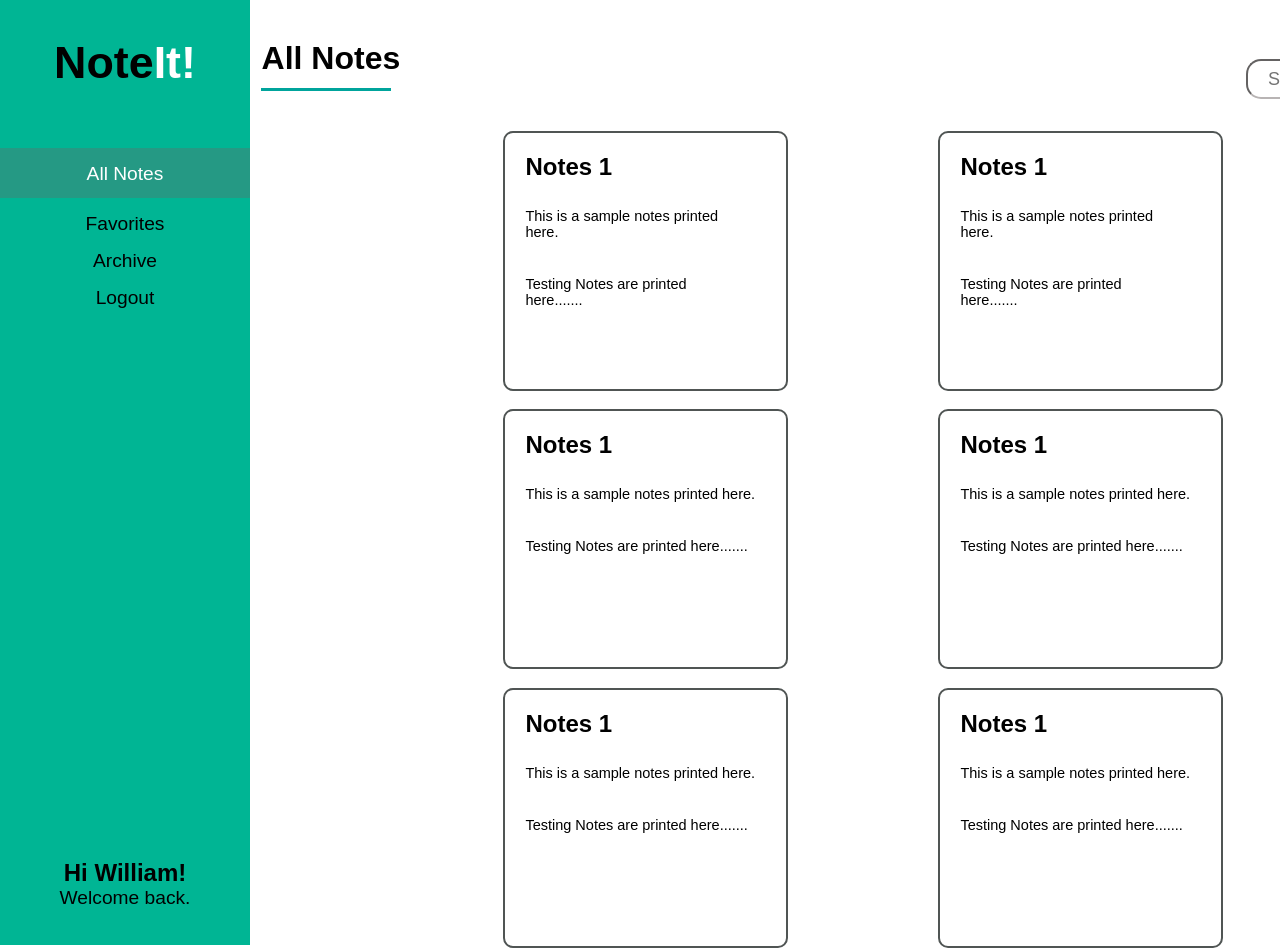
==== notes.html @ 92d468f0 "kapoy na" ====
<!DOCTYPE html>
<html lang="en">
<head>
    <meta charset="UTF-8">
    <meta name="viewport" content="width=device-width, initial-scale=1.0">
    <title>Notes</title>
    <link rel="stylesheet" href="notes.css">
</head>
<body>
       <div class="wrap">
        <div class="main-container">
        
            <div class="settings-container">
                <div class="settings">
                    <h1>Note<span>It!</span></h1>

                    <div class="options">

                        <div class="white">
                            <p>All Notes</p>
                        </div>
                        
                        <p>Favorites</p>
                        <p>Archive</p>
                        <p>Logout</p>
                    </div>

                    <div class="footer">
                        <h2>Hi William!</h2>
                        <p>Welcome back.</p>
                    </div>


                </div>

            </div>

            <div class="header">
                <h1>All Notes</h1>
                <!-- <hr> Horizontal Rule -->
                 <span class="divider"></span>
                <p>Add Notes</p>


               <form>
                <div class="search">
                    <input class="search-input" type="search" placeholder="Search">

                </div>
               </form>

            </div>

            <div class="upper-container">
                <div class="upper-left">
                    <h2>Notes 1</h2>
                    <p>This is a sample notes printed <br>here.</p><br><br>
                    <P>Testing Notes are printed <br>here.......</P>
                </div>

                <div class="upper-middle">
                    <h2>Notes 1</h2>
                    <p>This is a sample notes printed <br> here.</p><br><br>
                    <P>Testing Notes are printed <br>here.......</P>
                </div>

                <div class="upper-right">
                    <h2>Notes 1</h2>
                    <p>This is a sample notes printed <br> here.</p><br><br>
                    <p>Testing Notes are printed <br>here.......</P>
                </div>

            </div>

            <div class="mid-container">

              <div class="mid-left">
               <h2>Notes 1</h2>
               <p>This is a sample notes printed here.</p><br><br>
               <p>Testing Notes are printed here.......</P>
                
              </div>

    
               <div class="mid-middle">
                        <h2>Notes 1</h2>
                        <p>This is a sample notes printed here.</p><br><br>
                        <P>Testing Notes are printed here.......</P>
                    </div>
    
                    <div class="mid-right">
                        <h2>Notes 1</h2>
                        <p>This is a sample notes printed here.</p><br><br>
                        <P>Testing Notes are printed here.......</P>
                    </div>
 
              </div>

            <div class="bottom-container">

                <div class="bottom-left">
                    <h2>Notes 1</h2>
                    <p>This is a sample notes printed here.</p><br><br>
                    <p>Testing Notes are printed here.......</P>
                     
                   </div>
     
         
                    <div class="bottom-middle">
                             <h2>Notes 1</h2>
                             <p>This is a sample notes printed here.</p><br><br>
                             <P>Testing Notes are printed here.......</P>
                         </div>
         
                         <div class="bottom-right">
                             <h2>Notes 1</h2>
                             <p>This is a sample notes printed here.</p><br><br>
                             <P>Testing Notes are printed here.......</P>
                         </div>

            </div>



           


        </div>
       </div>
   
    
</body>
</html>
---- notes.css ----
*{
    margin: 0;
    padding: 0;
    box-sizing: border-box;
    scroll-behavior: smooth;
}
:root{
    --settings-color: #00b594;
    --search-color: #b8b4b4;
    --line-color: #00a49c;
    --all-notes: #259984;
    --container-color: #505554;

}

.wrapper{
    margin: auto;
    padding: auto;
    width: 1180;
}

body{
    font-family: Arial, Helvetica, sans-serif;
    display: flex;
    min-height: 75vh;
    
}


span{
    color: white;
}

.settings h1{
    padding-top: -10px;
    font-weight: 1000px;
    font-size: 280%;
    font-family: Arial, Helvetica, sans-serif; 
}

.settings-container{
    text-align: center;
    justify-content: center;
    align-items: center;
    background-color: var(--settings-color);
    display: flex;
    height: 945px;
    width: 250px;
}

.options{
    padding-top: 45px;
}

.options p{
    margin-top: 15px;
    font-size: 120%;
}

.footer{
    padding-top: 550px;
}

.footer p{
  font-size: 120%;
}

.header{
  margin-top: -905px;
  margin-left: -1170px;
  justify-content: center;
  text-align: center;
}

.header h1{
    padding-top: -20px;
    font-size: 200%;
    padding-left: 70px;
}

.header p{
    padding-left: 2890px;
    margin-top: -45px;
}

.search {
    align-items: center;
    padding-left: 2250px;
    margin-top: -27px; 
}

.search-input {
    font-size: 18px;
    height: 40px;
    width: 350px;
    border-radius: 15px;
    padding-left: 20px;
    border-color: var(--search-color);
}

.divider {
    width: 130px;
    margin-left: 60px;
    height: 3.5px;
    background-color: var(--line-color);
    display: inline-block;
}

.white p{
    color: white;
    background-color: var(--all-notes);
    height: 50px;
    width: 250px;
    text-align: center;
    padding-top: 15px;
    
}

.upper-container{
    flex: row;
    display: flex;
    padding-left: 400px;
    padding-top: 31.5px;
    justify-content: center;
   
}

.upper-container p{
    font-size: 14.5px;
    margin-left: 20px;
    

}

.upper-container h2{
    margin-top: 20px;
    margin-bottom: 27px;
    margin-left: 20px;

}


.mid-container{
    flex: row;
    display: flex;
    padding-left: 400px;
    padding-top: 18.5px;
    justify-content: center;
   
}

.mid-container p{
    font-size: 14.5px;
    margin-left: 20px;
    

}

.mid-container h2{
    margin-top: 20px;
    margin-bottom: 27px;
    margin-left: 20px;

}




.bottom-container{
    flex: row;
    display: flex;
    padding-left: 400px;
    padding-top: 18.5px;
    justify-content: center;
   
}

.bottom-container p{
    font-size: 14.5px;
    margin-left: 20px;
    

}

.bottom-container h2{
    margin-top: 20px;
    margin-bottom: 27px;
    margin-left: 20px;

}


.upper-left{
    border: 2px solid var(--container-color);
    border-radius: 10px;
    border-width: 5%;
    margin-right: 150px;
    width: 285px;
    height: 260px; 
   
    
}

.upper-middle{
    border: 2px solid var(--container-color);
    border-radius: 10px;
    border-width: 5%; 
    margin-right: 150px;
    width: 285px;
    height: 260px; 
 
}

.upper-right{
    border: 2px solid var(--container-color);
    border-radius: 10px;
    border-width: 3.5%;
    width: 285px;
    height: 260px; 
   
}




.mid-left{
    border: 2px solid var(--container-color);
    border-radius: 10px;
    border-width: 5%;
    margin-right: 150px;
    width: 285px;
    height: 260px;  
   
    
}

.mid-middle{
    border: 2px solid var(--container-color);
    border-radius: 10px;
    border-width: 5%; 
    margin-right: 150px;
    width: 285px;
    height: 260px; 
 
}

.mid-right{
    border: 2px solid var(--container-color);
    border-radius: 10px;
    border-width: 3.5%;
    width: 285px;
    height: 260px;  
   
}




.bottom-left{
    border: 2px solid var(--container-color);
    border-radius: 10px;
    border-width: 5%;
    margin-right: 150px;
    width: 285px;
    height: 260px; 
   
    
}

.bottom-middle{
    border: 2px solid var(--container-color);
    border-radius: 10px;
    border-width: 5%; 
    margin-right: 150px;
    width: 285px;
    height: 260px; 
}

.bottom-right{
    border: 2px solid var(--container-color);
    border-radius: 10px;
    border-width: 3.5%;
    width: 285px;
    height: 260px; 
   
}
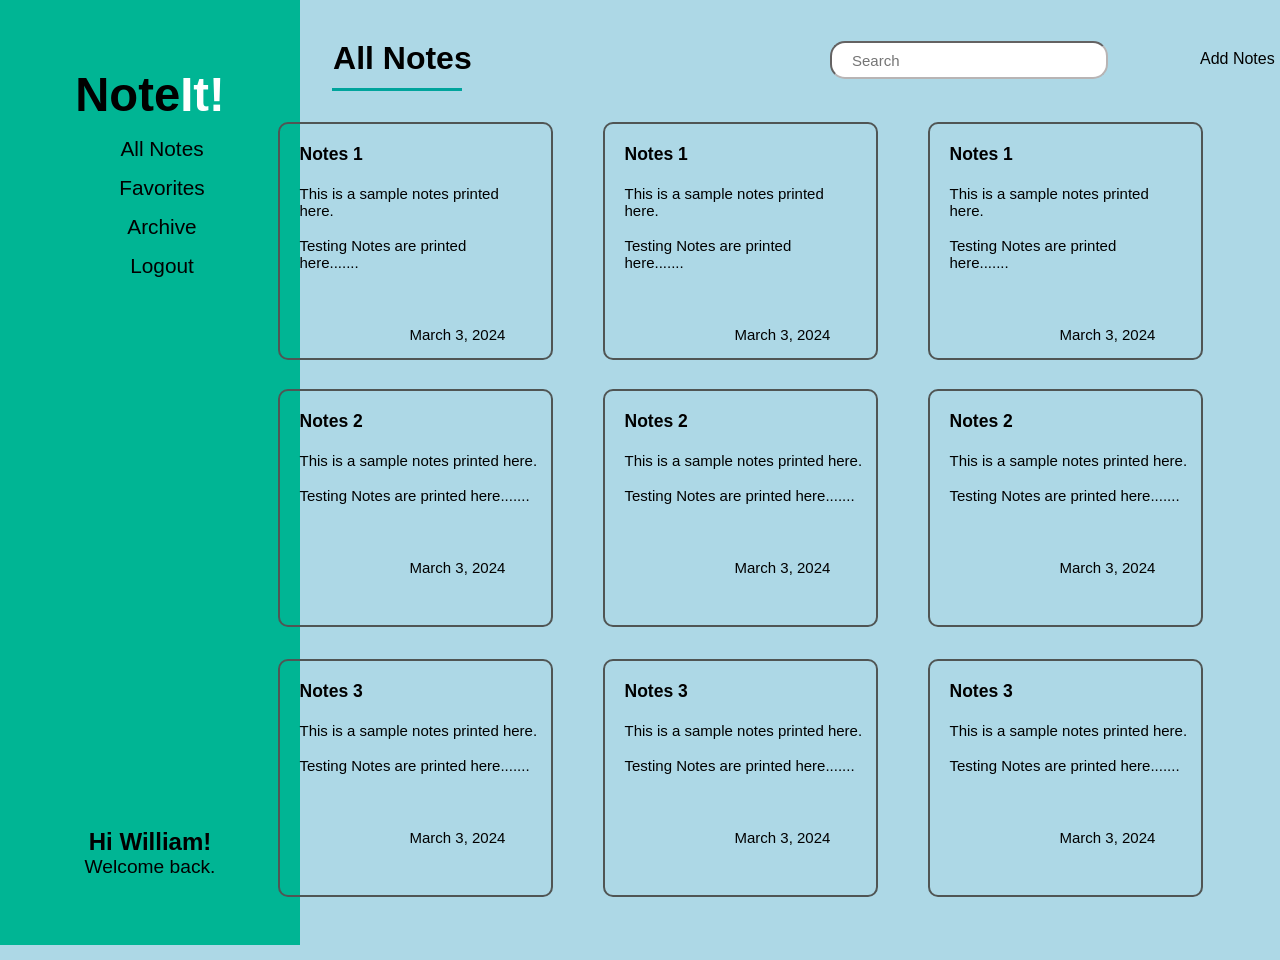
==== commit ab64d082: "palo" ====
--- a/notes.html
+++ b/notes.html
@@ -16,13 +16,11 @@
 
                     <div class="options">
 
-                        <div class="white">
-                            <p>All Notes</p>
-                        </div>
-                        
+                        <p>All Notes</p>
                         <p>Favorites</p>
                         <p>Archive</p>
                         <p>Logout</p>
+                        
                     </div>
 
                     <div class="footer">
@@ -34,6 +32,8 @@
                 </div>
 
             </div>
+
+            <div class="box"> 
 
             <div class="header">
                 <h1>All Notes</h1>
@@ -51,23 +51,39 @@
 
             </div>
 
+            </div>
+
+            <div class="container">
+
             <div class="upper-container">
                 <div class="upper-left">
                     <h2>Notes 1</h2>
-                    <p>This is a sample notes printed <br>here.</p><br><br>
-                    <P>Testing Notes are printed <br>here.......</P>
+                    <p>This is a sample notes printed <br>here.</p><br>
+                    <p>Testing Notes are printed <br>here.......</p>
+
+                    <div class="foot">
+                        <p> March 3, 2024</p>
+                    </div>
                 </div>
 
                 <div class="upper-middle">
                     <h2>Notes 1</h2>
-                    <p>This is a sample notes printed <br> here.</p><br><br>
-                    <P>Testing Notes are printed <br>here.......</P>
+                    <p>This is a sample notes printed <br> here.</p><br>
+                    <p>Testing Notes are printed <br>here.......</p>
+
+                    <div class="foot">
+                        <p> March 3, 2024</p>
+                    </div>
                 </div>
 
                 <div class="upper-right">
                     <h2>Notes 1</h2>
-                    <p>This is a sample notes printed <br> here.</p><br><br>
-                    <p>Testing Notes are printed <br>here.......</P>
+                    <p>This is a sample notes printed <br> here.</p><br>
+                    <p>Testing Notes are printed <br>here.......</p>
+
+                    <div class="foot">
+                        <p> March 3, 2024</p>
+                    </div>
                 </div>
 
             </div>
@@ -75,23 +91,35 @@
             <div class="mid-container">
 
               <div class="mid-left">
-               <h2>Notes 1</h2>
-               <p>This is a sample notes printed here.</p><br><br>
-               <p>Testing Notes are printed here.......</P>
+               <h2>Notes 2</h2>
+               <p>This is a sample notes printed here.</p><br>
+               <p>Testing Notes are printed here.......</p>
+
+               <div class="foot">
+                <p> March 3, 2024</p>
+            </div>
                 
               </div>
 
     
                <div class="mid-middle">
-                        <h2>Notes 1</h2>
-                        <p>This is a sample notes printed here.</p><br><br>
-                        <P>Testing Notes are printed here.......</P>
+                        <h2>Notes 2</h2>
+                        <p>This is a sample notes printed here.</p><br>
+                        <p>Testing Notes are printed here.......</p>
+
+                        <div class="foot">
+                            <p> March 3, 2024</p>
+                        </div>
                     </div>
     
                     <div class="mid-right">
-                        <h2>Notes 1</h2>
-                        <p>This is a sample notes printed here.</p><br><br>
-                        <P>Testing Notes are printed here.......</P>
+                        <h2>Notes 2</h2>
+                        <p>This is a sample notes printed here.</p><br>
+                        <p>Testing Notes are printed here.......</p>
+
+                        <div class="foot">
+                            <p> March 3, 2024</p>
+                        </div>
                     </div>
  
               </div>
@@ -99,26 +127,40 @@
             <div class="bottom-container">
 
                 <div class="bottom-left">
-                    <h2>Notes 1</h2>
-                    <p>This is a sample notes printed here.</p><br><br>
-                    <p>Testing Notes are printed here.......</P>
+                    <h2>Notes 3</h2>
+                    <p>This is a sample notes printed here.</p><br>
+                    <p>Testing Notes are printed here.......</p>
+
+                    <div class="foot">
+                        <p> March 3, 2024</p>
+                    </div>
                      
                    </div>
      
          
-                    <div class="bottom-middle">
-                             <h2>Notes 1</h2>
-                             <p>This is a sample notes printed here.</p><br><br>
-                             <P>Testing Notes are printed here.......</P>
+                  <div class="bottom-middle">
+                             <h2>Notes 3</h2>
+                             <p>This is a sample notes printed here.</p><br>
+                             <p>Testing Notes are printed here.......</p>
+
+                             <div class="foot">
+                                <p> March 3, 2024</p>
+                            </div>
                          </div>
          
-                         <div class="bottom-right">
-                             <h2>Notes 1</h2>
-                             <p>This is a sample notes printed here.</p><br><br>
-                             <P>Testing Notes are printed here.......</P>
+                    <div class="bottom-right">
+                             <h2>Notes 3</h2>
+                             <p>This is a sample notes printed here.</p><br>
+                             <p>Testing Notes are printed here.......</p>
+
+                             <div class="foot">
+                                <p> March 3, 2024</p>
+                            </div>
                          </div>
 
             </div>
+
+        </div>
 
 
 
--- a/notes.css
+++ b/notes.css
@@ -8,33 +8,38 @@
     --settings-color: #00b594;
     --search-color: #b8b4b4;
     --line-color: #00a49c;
-    --all-notes: #259984;
+    --options-color: #259984;
     --container-color: #505554;
 
 }
 
-.wrapper{
-    margin: auto;
-    padding: auto;
-    width: 1180;
+
+.wrap{
+    background-color: lightblue;
+    width: 1550px;
 }
 
 body{
     font-family: Arial, Helvetica, sans-serif;
     display: flex;
     min-height: 75vh;
-    
-}
-
+}
+
+.container{
+    padding-top: 15px;
+    display: flex;
+    justify-content: center;
+}
 
 span{
     color: white;
 }
 
+
 .settings h1{
-    padding-top: -10px;
+    padding-top: -25px;
     font-weight: 1000px;
-    font-size: 280%;
+    font-size: 295%;
     font-family: Arial, Helvetica, sans-serif; 
 }
 
@@ -45,17 +50,31 @@
     background-color: var(--settings-color);
     display: flex;
     height: 945px;
-    width: 250px;
-}
-
-.options{
-    padding-top: 45px;
+    width: 300px;
+}
+
+.foot p{
+    padding-top: 55px;
+    padding-left: 110px;
+}
+.options p{
+    font-size: 1.1rem;
+    margin-left: 1.5rem;
+    font-weight: 200;
+    transition: 0.3 ease;
+}
+
+.options p:hover{
+   border-bottom: 3px solid var(--hover-color);
+    color: var(--hover-color);
 }
 
 .options p{
     margin-top: 15px;
-    font-size: 120%;
-}
+    font-size: 130%;
+}
+
+
 
 .footer{
     padding-top: 550px;
@@ -63,6 +82,10 @@
 
 .footer p{
   font-size: 120%;
+}
+
+.box{
+    display: flex;
 }
 
 .header{
@@ -75,24 +98,25 @@
 .header h1{
     padding-top: -20px;
     font-size: 200%;
-    padding-left: 70px;
+    padding-left: 700px;
 }
 
 .header p{
-    padding-left: 2890px;
+    margin-left: 2370px;
     margin-top: -45px;
 }
 
 .search {
     align-items: center;
-    padding-left: 2250px;
+    padding-left: 2000px;
     margin-top: -27px; 
+    display: flex;
 }
 
 .search-input {
-    font-size: 18px;
-    height: 40px;
-    width: 350px;
+    font-size: 15px;
+    height: 38px;
+    width: 278px;
     border-radius: 15px;
     padding-left: 20px;
     border-color: var(--search-color);
@@ -100,42 +124,39 @@
 
 .divider {
     width: 130px;
-    margin-left: 60px;
+    margin-left: 690px;
     height: 3.5px;
     background-color: var(--line-color);
     display: inline-block;
 }
 
-.white p{
-    color: white;
-    background-color: var(--all-notes);
-    height: 50px;
-    width: 250px;
-    text-align: center;
-    padding-top: 15px;
-    
-}
+    
+
 
 .upper-container{
     flex: row;
     display: flex;
-    padding-left: 400px;
+    margin-left: 200px;
     padding-top: 31.5px;
     justify-content: center;
+    margin-top: -870px;
    
 }
 
 .upper-container p{
-    font-size: 14.5px;
-    margin-left: 20px;
+    font-size: 15.0px;
+    margin-left: 20px;
+    
     
 
 }
 
 .upper-container h2{
     margin-top: 20px;
-    margin-bottom: 27px;
-    margin-left: 20px;
+    margin-bottom: 20px;
+    margin-left: 20px;
+    font-size: 17.5px;
+
 
 }
 
@@ -143,14 +164,16 @@
 .mid-container{
     flex: row;
     display: flex;
-    padding-left: 400px;
+    margin-top: 290px;
+    margin-left: -925px;
     padding-top: 18.5px;
     justify-content: center;
+    margin-top: -590px;
    
 }
 
 .mid-container p{
-    font-size: 14.5px;
+    font-size: 15.0px;
     margin-left: 20px;
     
 
@@ -158,8 +181,9 @@
 
 .mid-container h2{
     margin-top: 20px;
-    margin-bottom: 27px;
-    margin-left: 20px;
+    margin-bottom: 20px;
+    margin-left: 20px;
+    font-size: 17.5px;
 
 }
 
@@ -169,14 +193,16 @@
 .bottom-container{
     flex: row;
     display: flex;
-    padding-left: 400px;
+    margin-left: -925px;
     padding-top: 18.5px;
     justify-content: center;
+    margin-top: -320px;
+  
    
 }
 
 .bottom-container p{
-    font-size: 14.5px;
+    font-size: 15.0px;
     margin-left: 20px;
     
 
@@ -184,8 +210,9 @@
 
 .bottom-container h2{
     margin-top: 20px;
-    margin-bottom: 27px;
-    margin-left: 20px;
+    margin-bottom: 20px;
+    margin-left: 20px;
+    font-size: 17.5px;
 
 }
 
@@ -193,97 +220,95 @@
 .upper-left{
     border: 2px solid var(--container-color);
     border-radius: 10px;
+    border-width: 3.5%;
+    margin-right: 50px;
+    width: 275px;
+    height: 238px; 
+   
+    
+}
+
+.upper-middle{
+    border: 2px solid var(--container-color);
+    border-radius: 10px;
+    border-width: 3.5%;
+    margin-right: 50px;
+    width: 275px;
+    height: 238px; 
+ 
+}
+
+.upper-right{
+    border: 2px solid var(--container-color);
+    border-radius: 10px;
+    border-width: 3.5%;
+    width: 275px;
+    height: 238px; 
+   
+}
+
+
+
+
+.mid-left{
+    border: 2px solid var(--container-color);
+    border-radius: 10px;
     border-width: 5%;
-    margin-right: 150px;
-    width: 285px;
-    height: 260px; 
-   
-    
-}
-
-.upper-middle{
+    margin-right: 50px;
+    width: 275px;
+    height: 238px; 
+    
+}
+
+.mid-middle{
     border: 2px solid var(--container-color);
     border-radius: 10px;
     border-width: 5%; 
-    margin-right: 150px;
-    width: 285px;
-    height: 260px; 
- 
-}
-
-.upper-right{
-    border: 2px solid var(--container-color);
-    border-radius: 10px;
-    border-width: 3.5%;
-    width: 285px;
-    height: 260px; 
-   
-}
-
-
-
-
-.mid-left{
+    margin-right: 50px;
+    width: 275px;
+    height: 238px; 
+}
+
+.mid-right{
+    border: 2px solid var(--container-color);
+    border-radius: 10px;
+    border-width: 3.5%;
+    width: 275px;
+    height: 238px;  
+   
+}
+
+
+
+
+.bottom-left{
     border: 2px solid var(--container-color);
     border-radius: 10px;
     border-width: 5%;
-    margin-right: 150px;
-    width: 285px;
-    height: 260px;  
-   
-    
-}
-
-.mid-middle{
+    margin-right: 50px;
+    width: 275px;
+    height: 238px;  
+   
+    
+}
+
+.bottom-middle{
     border: 2px solid var(--container-color);
     border-radius: 10px;
     border-width: 5%; 
-    margin-right: 150px;
-    width: 285px;
-    height: 260px; 
- 
-}
-
-.mid-right{
-    border: 2px solid var(--container-color);
-    border-radius: 10px;
-    border-width: 3.5%;
-    width: 285px;
-    height: 260px;  
-   
-}
-
-
-
-
-.bottom-left{
-    border: 2px solid var(--container-color);
-    border-radius: 10px;
-    border-width: 5%;
-    margin-right: 150px;
-    width: 285px;
-    height: 260px; 
-   
-    
-}
-
-.bottom-middle{
-    border: 2px solid var(--container-color);
-    border-radius: 10px;
-    border-width: 5%; 
-    margin-right: 150px;
-    width: 285px;
-    height: 260px; 
+    margin-right: 50px;
+    width: 275px;
+    height: 238px;
 }
 
 .bottom-right{
     border: 2px solid var(--container-color);
     border-radius: 10px;
     border-width: 3.5%;
-    width: 285px;
-    height: 260px; 
-   
-}
-
-
-
+    width: 275px;
+    height: 238px;   
+   
+}
+
+
+
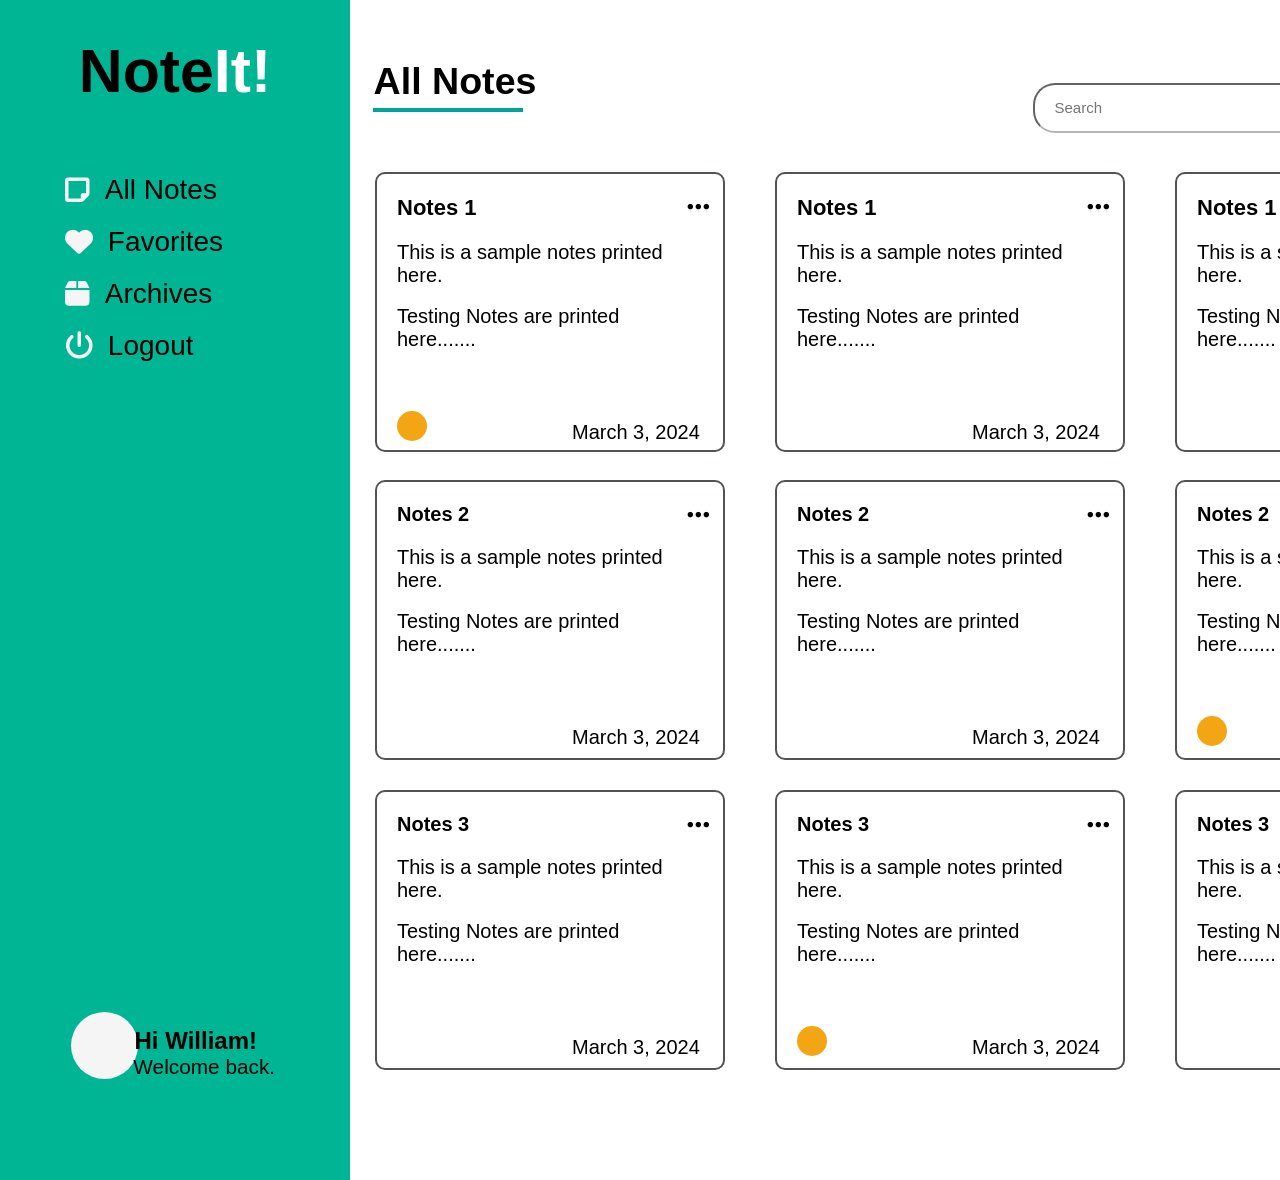
==== commit 2dce5cd6: "dali" ====
--- a/notes.html
+++ b/notes.html
@@ -5,25 +5,48 @@
     <meta name="viewport" content="width=device-width, initial-scale=1.0">
     <title>Notes</title>
     <link rel="stylesheet" href="notes.css">
+
+    <link rel="preconnect" href="https://fonts.googleapis.com">
+
+<link
+      rel="stylesheet"
+      href="https://cdnjs.cloudflare.com/ajax/libs/font-awesome/6.0.0-beta3/css/all.min.css"
+    
+    href="https://unpkg.com/boxicons@2.1.4/css/boxicons.min.css"
+    rel="stylesheet"/>
+    
 </head>
 <body>
-       <div class="wrap">
+
+      
         <div class="main-container">
         
             <div class="settings-container">
                 <div class="settings">
                     <h1>Note<span>It!</span></h1>
-
-                    <div class="options">
-
-                        <p>All Notes</p>
-                        <p>Favorites</p>
-                        <p>Archive</p>
-                        <p>Logout</p>
-                        
-                    </div>
+                        <nav>
+                            <ul>
+                              <li>
+                              <a href="#"><i class="fas fa-sticky-note"></i>All Notes</a>
+                             
+                             </li>
+                                
+                              <li>
+                                <a href="#"><i class="fas fa-heart"></i> Favorites</a>
+                              </li>
+                              <li>
+                                <a href="#"><i class="fas fa-box"></i> Archives</a>
+                              </li>
+                              <li>
+                                <a href="home.html"><i class="fas fa-power-off"></i> Logout</a>
+                              </li>
+                            </ul>
+                          </nav>
+                        <ul>
 
                     <div class="footer">
+
+                        <div class="circle"></div>
                         <h2>Hi William!</h2>
                         <p>Welcome back.</p>
                     </div>
@@ -33,15 +56,16 @@
 
             </div>
 
-            <div class="box"> 
-
+          
+     <div class="box"> 
             <div class="header">
                 <h1>All Notes</h1>
                 <!-- <hr> Horizontal Rule -->
                  <span class="divider"></span>
-                <p>Add Notes</p>
-
-
+                
+                 <div class="plus">
+                    <i class='fas fa-plus' id="plus"> Add Notes</i>
+                 </div>
                <form>
                 <div class="search">
                     <input class="search-input" type="search" placeholder="Search">
@@ -51,22 +75,25 @@
 
             </div>
 
-            </div>
+     </div>
 
             <div class="container">
 
             <div class="upper-container">
                 <div class="upper-left">
+                    <i class="fa-solid fa-ellipsis"></i>
                     <h2>Notes 1</h2>
                     <p>This is a sample notes printed <br>here.</p><br>
                     <p>Testing Notes are printed <br>here.......</p>
 
-                    <div class="foot">
+                    <div class="foot">    
+                    <div class="circle2"></div>
                         <p> March 3, 2024</p>
                     </div>
                 </div>
 
                 <div class="upper-middle">
+                    <i class="fa-solid fa-ellipsis"></i>
                     <h2>Notes 1</h2>
                     <p>This is a sample notes printed <br> here.</p><br>
                     <p>Testing Notes are printed <br>here.......</p>
@@ -77,6 +104,7 @@
                 </div>
 
                 <div class="upper-right">
+                    <i class="fa-solid fa-ellipsis"></i>
                     <h2>Notes 1</h2>
                     <p>This is a sample notes printed <br> here.</p><br>
                     <p>Testing Notes are printed <br>here.......</p>
@@ -91,9 +119,10 @@
             <div class="mid-container">
 
               <div class="mid-left">
+                <i class="fa-solid fa-ellipsis"></i>
                <h2>Notes 2</h2>
-               <p>This is a sample notes printed here.</p><br>
-               <p>Testing Notes are printed here.......</p>
+               <p>This is a sample notes printed <br>here.</p><br>
+               <p>Testing Notes are printed <br>here.......</p>
 
                <div class="foot">
                 <p> March 3, 2024</p>
@@ -103,9 +132,10 @@
 
     
                <div class="mid-middle">
+                <i class="fa-solid fa-ellipsis"></i>
                         <h2>Notes 2</h2>
-                        <p>This is a sample notes printed here.</p><br>
-                        <p>Testing Notes are printed here.......</p>
+                        <p>This is a sample notes printed <br>here.</p><br>
+                        <p>Testing Notes are printed <br>here.......</p>
 
                         <div class="foot">
                             <p> March 3, 2024</p>
@@ -113,11 +143,13 @@
                     </div>
     
                     <div class="mid-right">
+                        <i class="fa-solid fa-ellipsis"></i>
                         <h2>Notes 2</h2>
-                        <p>This is a sample notes printed here.</p><br>
-                        <p>Testing Notes are printed here.......</p>
+                        <p>This is a sample notes printed <br>here.</p><br>
+                        <p>Testing Notes are printed <br>here.......</p>
 
                         <div class="foot">
+                            <div class="circle2"></div>
                             <p> March 3, 2024</p>
                         </div>
                     </div>
@@ -127,9 +159,10 @@
             <div class="bottom-container">
 
                 <div class="bottom-left">
+                    <i class="fa-solid fa-ellipsis"></i>
                     <h2>Notes 3</h2>
-                    <p>This is a sample notes printed here.</p><br>
-                    <p>Testing Notes are printed here.......</p>
+                    <p>This is a sample notes printed <br>here.</p><br>
+                    <p>Testing Notes are printed <br>here.......</p>
 
                     <div class="foot">
                         <p> March 3, 2024</p>
@@ -139,19 +172,22 @@
      
          
                   <div class="bottom-middle">
+                    <i class="fa-solid fa-ellipsis"></i>
                              <h2>Notes 3</h2>
-                             <p>This is a sample notes printed here.</p><br>
-                             <p>Testing Notes are printed here.......</p>
+                             <p>This is a sample notes printed <br>here.</p><br>
+                             <p>Testing Notes are printed <br>here.......</p>
 
                              <div class="foot">
+                                <div class="circle2"></div>
                                 <p> March 3, 2024</p>
                             </div>
                          </div>
          
                     <div class="bottom-right">
+                        <i class="fa-solid fa-ellipsis"></i>
                              <h2>Notes 3</h2>
-                             <p>This is a sample notes printed here.</p><br>
-                             <p>Testing Notes are printed here.......</p>
+                             <p>This is a sample notes printed <br>here.</p><br>
+                             <p>Testing Notes are printed <br>here.......</p>
 
                              <div class="foot">
                                 <p> March 3, 2024</p>
@@ -168,7 +204,7 @@
 
 
         </div>
-       </div>
+    
    
     
 </body>
--- a/notes.css
+++ b/notes.css
@@ -10,78 +10,116 @@
     --line-color: #00a49c;
     --options-color: #259984;
     --container-color: #505554;
-
-}
-
-
-.wrap{
-    background-color: lightblue;
-    width: 1550px;
-}
-
+    --white-color: #ffff;
+    --circle-2: #f3a513;
+}
 body{
-    font-family: Arial, Helvetica, sans-serif;
-    display: flex;
-    min-height: 75vh;
+    font-family: Roboto, sans-serif;
+    display: flex;
 }
 
 .container{
-    padding-top: 15px;
-    display: flex;
+    padding-left: 25px;
+    margin-top: -170px;
     justify-content: center;
-}
+    display: flex;
+    
+}
+
+.foot p{
+ margin-top: 70px;
+ padding-left: 175px; 
+}
+
+.upper-left .foot p{
+ margin-top: -20px;
+ padding-left: 175px;
+}
+
+.mid-right .foot p{
+    margin-top: -20px;
+    padding-left: 175px;
+   }
+
+.bottom-middle .foot p{
+    margin-top: -20px;
+    padding-left: 175px;
+   }
 
 span{
     color: white;
 }
 
-
 .settings h1{
-    padding-top: -25px;
-    font-weight: 1000px;
-    font-size: 295%;
-    font-family: Arial, Helvetica, sans-serif; 
-}
-
+    margin-top: -65px;
+    margin-bottom: 10px;
+    font-size: 380%;
+    font-weight: 850;
+    font-family: Roboto, sans-serif;
+}
 .settings-container{
     text-align: center;
     justify-content: center;
     align-items: center;
     background-color: var(--settings-color);
     display: flex;
-    height: 945px;
-    width: 300px;
-}
-
-.foot p{
-    padding-top: 55px;
-    padding-left: 110px;
-}
-.options p{
-    font-size: 1.1rem;
-    margin-left: 1.5rem;
-    font-weight: 200;
-    transition: 0.3 ease;
-}
-
-.options p:hover{
-   border-bottom: 3px solid var(--hover-color);
-    color: var(--hover-color);
-}
-
-.options p{
-    margin-top: 15px;
-    font-size: 130%;
-}
-
-
+    height: 1180px;
+    width: 350px;
+}
+.settings .circle {
+    width: 50px;
+    height: 50px;
+    background-color: whitesmoke;
+    border-radius: 50%;
+    margin-right: 10px;
+    margin-left: -5px;
+    margin-bottom: -45px;
+  }
+
+.settings nav ul li a {
+    text-decoration: none;
+    color: black;
+    display: flex;
+    align-items: center;
+   
+  }
+
+  .settings nav{
+    padding-top: 38px;
+    padding-left: 15px;
+  }
+  
+
+nav ul{
+    display: table;
+    list-style: none;
+    gap: 150px;
+}
+
+
+ul li{
+    margin-top: 20px;
+    margin-left: -25px;
+    font-size: 28px;
+    
+}
+
+.settings a i{
+        color: whitesmoke;
+        margin-right: 15px;
+        text-decoration: none;     
+}
 
 .footer{
-    padding-top: 550px;
+    padding-top: 650px;
+    padding-left: 41.5px;
 }
 
 .footer p{
-  font-size: 120%;
+  margin-left: 17px;
+  font-size: 130%;
+  text-decoration: bold;
+  font-family: Roboto, sans-serif;
 }
 
 .box{
@@ -89,65 +127,64 @@
 }
 
 .header{
-  margin-top: -905px;
-  margin-left: -1170px;
+  margin-top: -1300px;
+  margin-left: -1110px;
   justify-content: center;
   text-align: center;
 }
 
 .header h1{
-    padding-top: -20px;
-    font-size: 200%;
-    padding-left: 700px;
-}
-
-.header p{
-    margin-left: 2370px;
-    margin-top: -45px;
+    margin-top: 180px;
+    margin-bottom: -15px;
+    font-size: 235%;
+    padding-left: 495px;
+}
+
+
+.divider {
+    margin-top: 20px;
+    width: 150px;
+    margin-left: 480px;
+    height: 3.5px;
+    background-color: var(--line-color);
+    display: inline-block;
+}
+
+.header i{
+    margin-left: 2580px;
+    margin-bottom: 10px;
+    font-size: 27px;
+    display: block;
+    font-family: Roboto, sans-serif;
 }
 
 .search {
     align-items: center;
     padding-left: 2000px;
-    margin-top: -27px; 
-    display: flex;
+    margin-top: -50px; 
+    display: block;
 }
 
 .search-input {
     font-size: 15px;
-    height: 38px;
-    width: 278px;
-    border-radius: 15px;
+    height: 50px;
+    width: 350px;
+    border-radius: 22px;
     padding-left: 20px;
     border-color: var(--search-color);
 }
 
-.divider {
-    width: 130px;
-    margin-left: 690px;
-    height: 3.5px;
-    background-color: var(--line-color);
-    display: inline-block;
-}
-
-    
-
-
 .upper-container{
     flex: row;
     display: flex;
-    margin-left: 200px;
+    margin-left: 350px;
     padding-top: 31.5px;
     justify-content: center;
     margin-top: -870px;
-   
-}
-
+}
 .upper-container p{
-    font-size: 15.0px;
-    margin-left: 20px;
-    
-    
+    font-size: 20px;
+    margin-left: 20px;
 
 }
 
@@ -155,160 +192,250 @@
     margin-top: 20px;
     margin-bottom: 20px;
     margin-left: 20px;
-    font-size: 17.5px;
-
-
-}
-
+    font-size: 22px;
+}
+
+.upper-container .upper-left h2{
+    margin-top: -25px;
+}
+
+
+.upper-container .upper-middle h2{
+    margin-top: -25px;
+}
+
+
+.upper-container .upper-right h2{
+    margin-top: -25px;
+}
+
+.upper-left i{
+    margin-left: 310px;
+    margin-top: 20px;
+    font-size: 25px;
+}
+
+
+.upper-middle i{
+    margin-left: 310px;
+    margin-top: 20px;
+    font-size: 25px;
+}
+
+
+.upper-right i{
+    margin-left: 310px;
+    margin-top: 20px;
+    font-size: 25px;
+}
 
 .mid-container{
     flex: row;
     display: flex;
-    margin-top: 290px;
-    margin-left: -925px;
-    padding-top: 18.5px;
+    margin-left: -1150px;
+    padding-top: 30px;
     justify-content: center;
-    margin-top: -590px;
+    margin-top: -560px;
    
 }
 
+
 .mid-container p{
-    font-size: 15.0px;
-    margin-left: 20px;
-    
-
+    font-size: 20px;
+    margin-left: 20px;
 }
 
 .mid-container h2{
     margin-top: 20px;
     margin-bottom: 20px;
     margin-left: 20px;
-    font-size: 17.5px;
-
-}
-
-
-
-
+    font-size: 20px;
+}
+
+
+.mid-container .mid-left h2{
+    margin-top: -25px;
+}
+
+
+.mid-container .mid-middle h2{
+    margin-top: -25px;
+}
+
+
+.mid-container .mid-right h2{
+    margin-top: -25px;
+}
+
+.mid-left i{
+    margin-left: 310px;
+    margin-top: 20px;
+    font-size: 25px;
+}
+.mid-middle i{
+    margin-left: 310px;
+    margin-top: 20px;
+    font-size: 25px;
+}
+
+
+.mid-right i{
+    margin-left: 310px;
+    margin-top: 20px;
+    font-size: 25px;
+}
 .bottom-container{
     flex: row;
     display: flex;
-    margin-left: -925px;
-    padding-top: 18.5px;
+    margin-left: -1150px;
+    padding-top: 40px;
     justify-content: center;
-    margin-top: -320px;
-  
+    margin-top: -260px;
+}
+
+.bottom-container p{
+    font-size: 20px;
+    margin-left: 20px;
+}
+
+.bottom-container h2{
+    margin-top: 20px;
+    margin-bottom: 20px;
+    margin-left: 20px;
+    font-size: 20px;
+}
+
+
+.bottom-container .bottom-left h2{
+    margin-top: -25px;
+}
+
+
+.bottom-container .bottom-middle h2{
+    margin-top: -25px;
+}
+
+
+.bottom-container .bottom-right h2{
+    margin-top: -25px;
+}
+
+.bottom-left i{
+    margin-left: 310px;
+    margin-top: 20px;
+    font-size: 25px;
+}
+
+
+.bottom-middle i{
+    margin-left: 310px;
+    margin-top: 20px;
+    font-size: 25px;
+}
+
+
+.bottom-right i{
+    margin-left: 310px;
+    margin-top: 20px;
+    font-size: 25px;
+}
+
+.upper-left{
+    border: 2px solid var(--container-color);
+    border-radius: 10px;
+    border-width: 3.5%;
+    margin-right: 50px;
+    width: 350px;
+    height: 280px; 
+}
+.upper-middle{
+    border: 2px solid var(--container-color);
+    border-radius: 10px;
+    border-width: 3.5%;
+    margin-right: 50px;
+    width: 350px;
+    height: 280px; 
+}
+.upper-right{
+    border: 2px solid var(--container-color);
+    border-radius: 10px;
+    border-width: 3.5%;
+    width: 350px;
+    height: 280px; 
+}
+.mid-left{
+    border: 2px solid var(--container-color);
+    border-radius: 10px;
+    border-width: 5%;
+    margin-right: 50px;
+    width: 350px;
+    height: 280px; 
+}
+.mid-middle{
+    border: 2px solid var(--container-color);
+    border-radius: 10px;
+    border-width: 5%; 
+    margin-right: 50px;
+    width: 350px;
+    height: 280px;  
+}
+.mid-right{
+    border: 2px solid var(--container-color);
+    border-radius: 10px;
+    border-width: 3.5%;
+    width: 350px;
+    height: 280px;  
    
 }
-
-.bottom-container p{
-    font-size: 15.0px;
-    margin-left: 20px;
-    
-
-}
-
-.bottom-container h2{
-    margin-top: 20px;
-    margin-bottom: 20px;
-    margin-left: 20px;
-    font-size: 17.5px;
-
-}
-
-
-.upper-left{
+.bottom-left{
+    border: 2px solid var(--container-color);
+    border-radius: 10px;
+    border-width: 5%;
+    margin-right: 50px;
+    width: 350px;
+    height: 280px;  
+}
+.bottom-middle{
+    border: 2px solid var(--container-color);
+    border-radius: 10px;
+    border-width: 5%; 
+    margin-right: 50px;
+    width: 350px;
+    height: 280px; 
+}
+
+.bottom-right{
     border: 2px solid var(--container-color);
     border-radius: 10px;
     border-width: 3.5%;
-    margin-right: 50px;
-    width: 275px;
-    height: 238px; 
+    width: 350px;
+    height: 280px; 
    
-    
-}
-
-.upper-middle{
-    border: 2px solid var(--container-color);
-    border-radius: 10px;
-    border-width: 3.5%;
-    margin-right: 50px;
-    width: 275px;
-    height: 238px; 
- 
-}
-
-.upper-right{
-    border: 2px solid var(--container-color);
-    border-radius: 10px;
-    border-width: 3.5%;
-    width: 275px;
-    height: 238px; 
-   
-}
-
-
-
-
-.mid-left{
-    border: 2px solid var(--container-color);
-    border-radius: 10px;
-    border-width: 5%;
-    margin-right: 50px;
-    width: 275px;
-    height: 238px; 
-    
-}
-
-.mid-middle{
-    border: 2px solid var(--container-color);
-    border-radius: 10px;
-    border-width: 5%; 
-    margin-right: 50px;
-    width: 275px;
-    height: 238px; 
-}
-
-.mid-right{
-    border: 2px solid var(--container-color);
-    border-radius: 10px;
-    border-width: 3.5%;
-    width: 275px;
-    height: 238px;  
-   
-}
-
-
-
-
-.bottom-left{
-    border: 2px solid var(--container-color);
-    border-radius: 10px;
-    border-width: 5%;
-    margin-right: 50px;
-    width: 275px;
-    height: 238px;  
-   
-    
-}
-
-.bottom-middle{
-    border: 2px solid var(--container-color);
-    border-radius: 10px;
-    border-width: 5%; 
-    margin-right: 50px;
-    width: 275px;
-    height: 238px;
-}
-
-.bottom-right{
-    border: 2px solid var(--container-color);
-    border-radius: 10px;
-    border-width: 3.5%;
-    width: 275px;
-    height: 238px;   
-   
-}
-
-
-
+}
+
+.circle{
+    border-radius: 50%;
+    color: var(--white-color);
+}
+
+.footer .circle{
+    margin-left: -45px;
+    margin-bottom: -52px;
+    width: 67px;
+    height: 67px;
+}
+.circle2{
+    display: block;
+    border-radius: 50%;
+    width: 30px;
+    height: 30px;
+   margin-top: 60px;
+   margin-left: 20px;
+   background-color: var(--circle-2);
+}
+
+.plus i{
+    font-size: 22px;
+    margin-top: -37px;
+    margin-left: 2530px;
+}
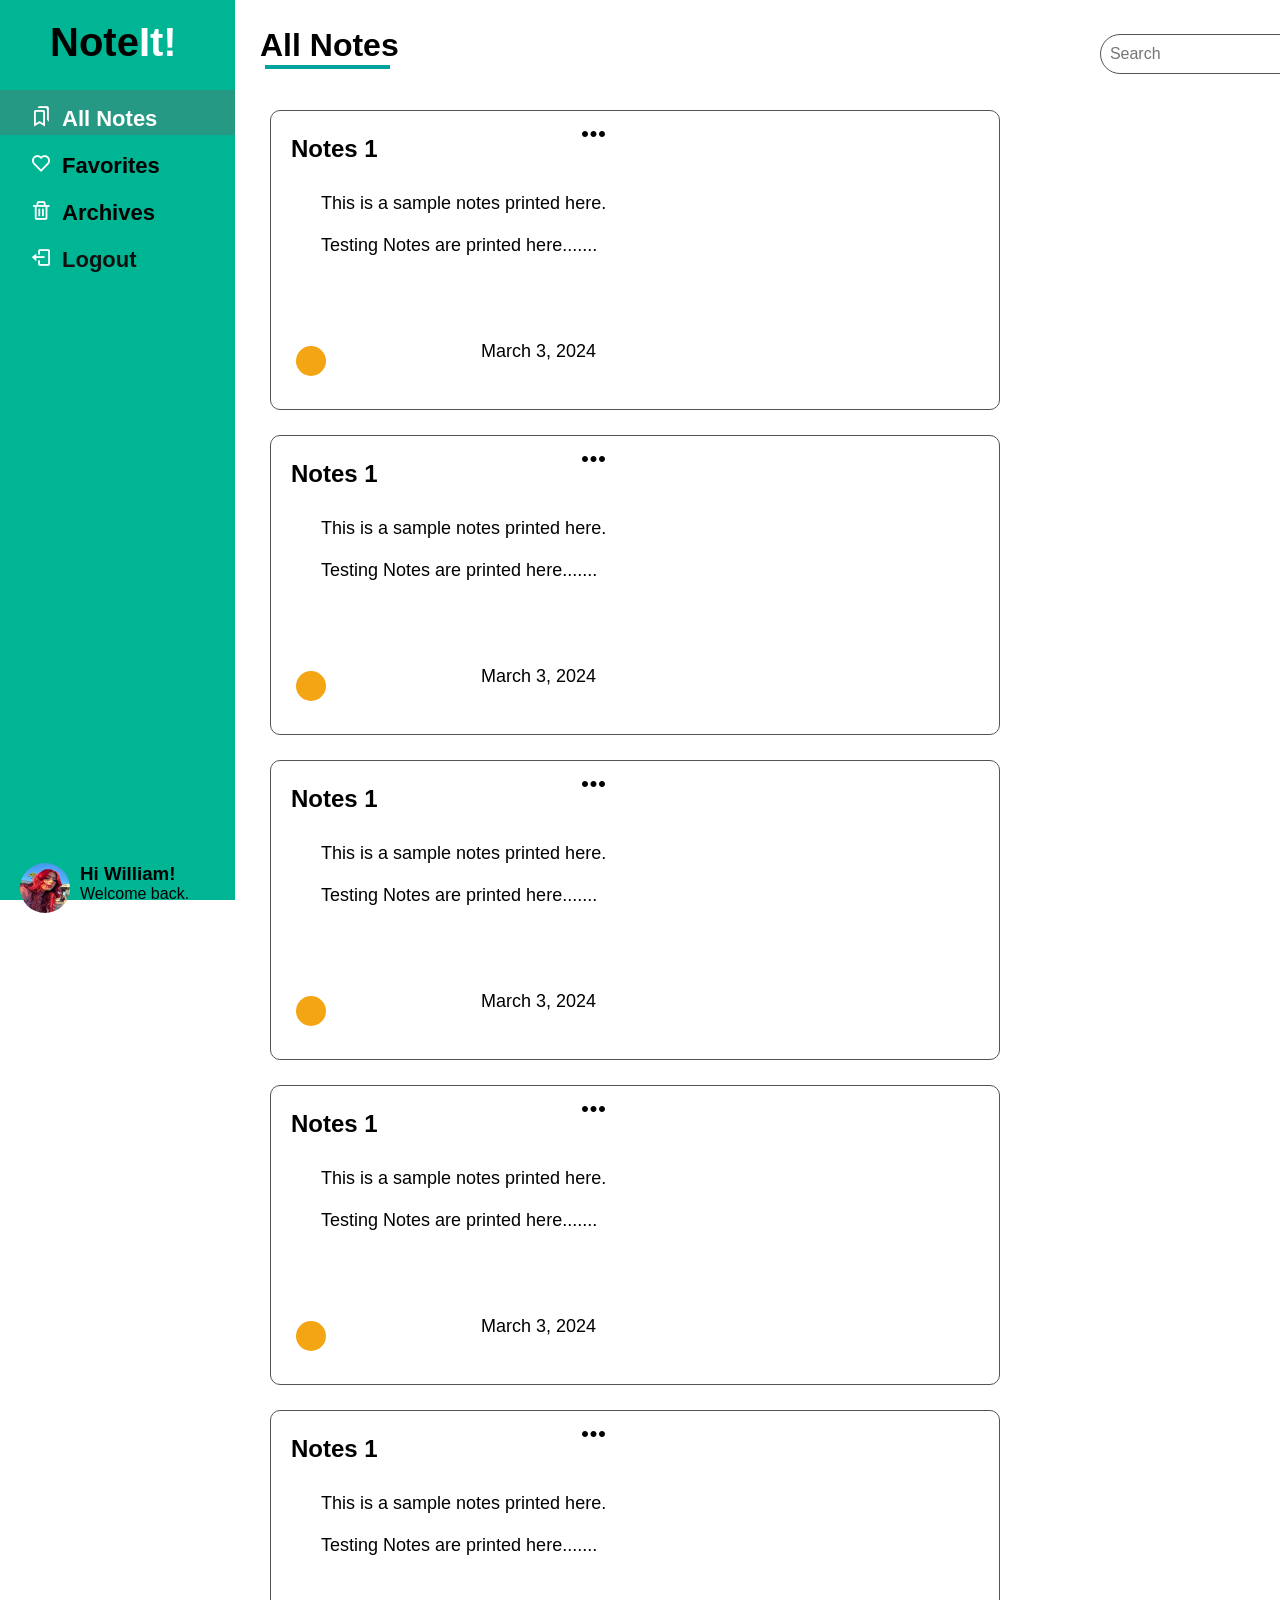
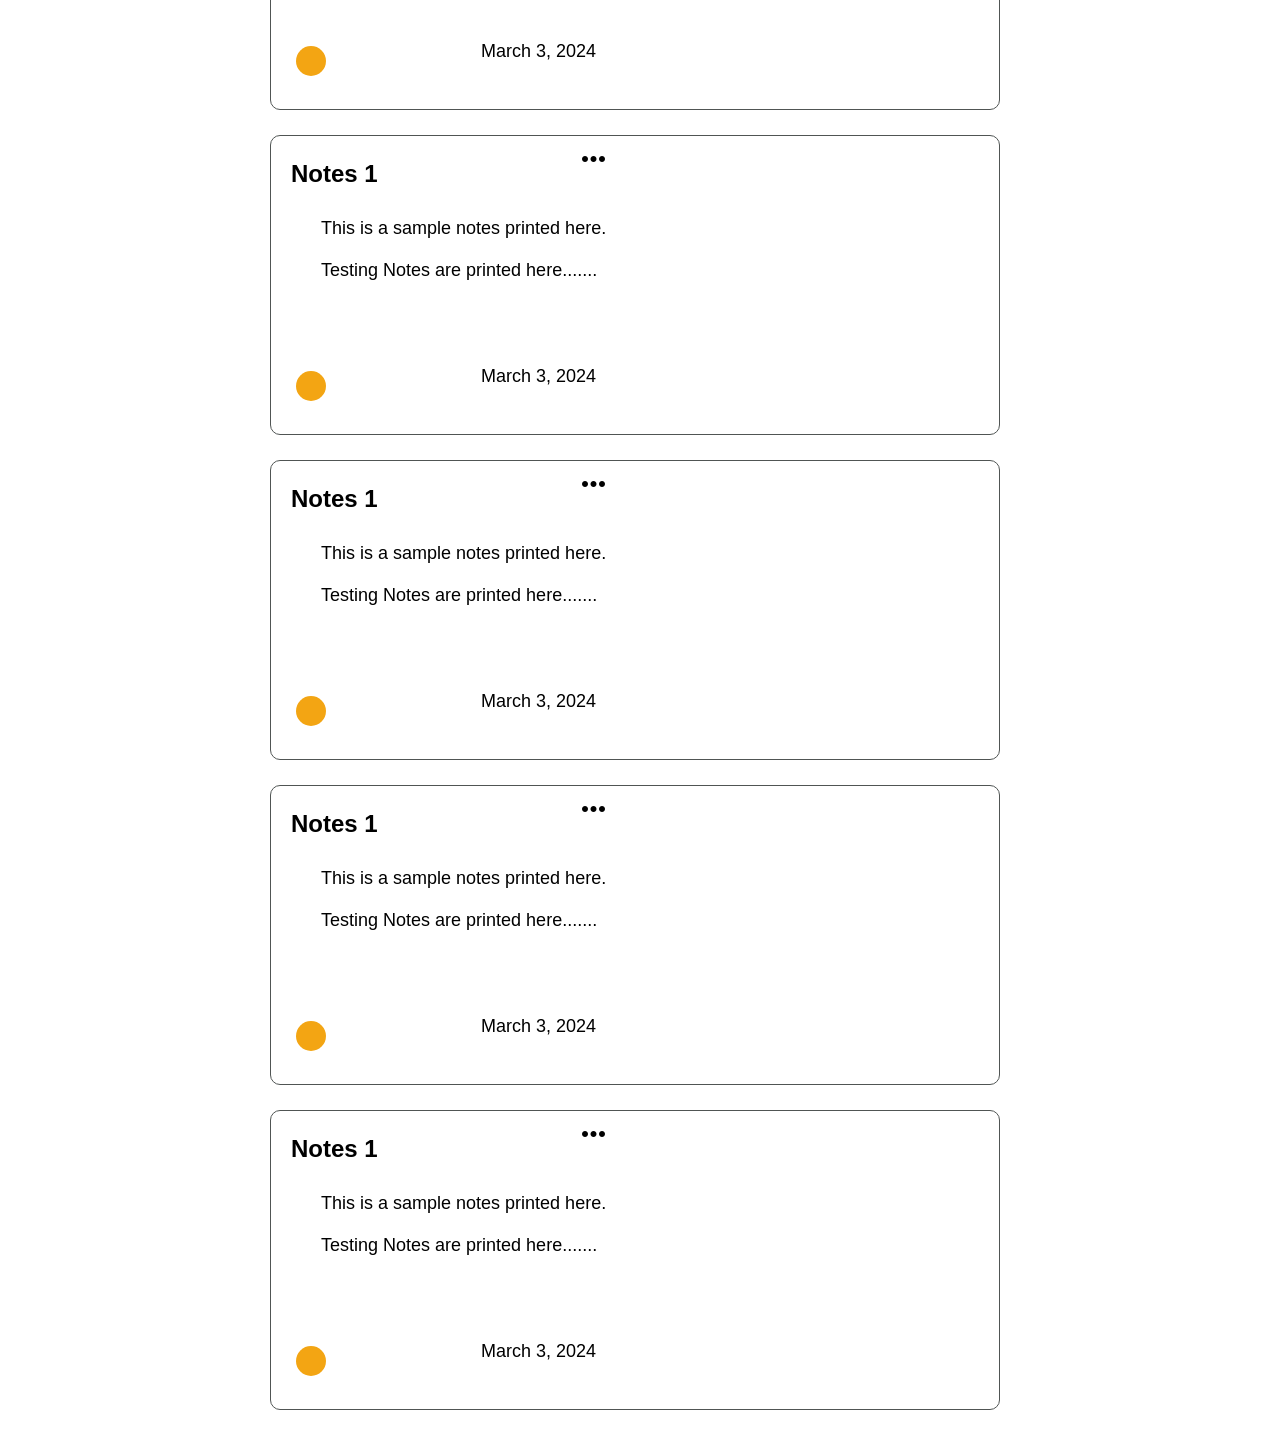
==== commit b667735e: "naay register" ====
--- a/notes.html
+++ b/notes.html
@@ -9,203 +9,167 @@
     <link rel="preconnect" href="https://fonts.googleapis.com">
 
 <link
-      rel="stylesheet"
-      href="https://cdnjs.cloudflare.com/ajax/libs/font-awesome/6.0.0-beta3/css/all.min.css"
-    
     href="https://unpkg.com/boxicons@2.1.4/css/boxicons.min.css"
     rel="stylesheet"/>
     
 </head>
 <body>
 
-      
-        <div class="main-container">
-        
-            <div class="settings-container">
-                <div class="settings">
-                    <h1>Note<span>It!</span></h1>
-                        <nav>
-                            <ul>
-                              <li>
-                              <a href="#"><i class="fas fa-sticky-note"></i>All Notes</a>
-                             
-                             </li>
-                                
-                              <li>
-                                <a href="#"><i class="fas fa-heart"></i> Favorites</a>
-                              </li>
-                              <li>
-                                <a href="#"><i class="fas fa-box"></i> Archives</a>
-                              </li>
-                              <li>
-                                <a href="home.html"><i class="fas fa-power-off"></i> Logout</a>
-                              </li>
-                            </ul>
-                          </nav>
-                        <ul>
+    <header>
+        <h1>All Notes</h1>
+        <div class="line"></div>
+        <div class="search-input">
+          <input type="text" placeholder="  Search" />
+        </div>
+        <img src="img/icons8-plus-40.png" id="plus" />
+        <h2>Add Notes</h2>
+      </header>
+          
 
-                    <div class="footer">
+    <div class="note">
+        <h2>Note<span>It!</span></h2>
+        <div class="bg"></div>
+        <ul>
+          <li><i class="bx bx-bookmarks"></i><span>All Notes</span></li>
+          <li><i class="bx bx-heart"></i>Favorites</li>
+          <li><i class="bx bx-trash"></i>Archives</li>
+          <li>
+            <a href="home.html"><i class="bx bx-log-out"></i>Logout</a>
+          </li>
+        </ul>
+        <div class="user">
+          <img src="img/profile.jpg" id="image2" />
+          <h3>Hi William!</h3>
+          <p>Welcome back.</p>
+        </div>
+      </div>
 
-                        <div class="circle"></div>
-                        <h2>Hi William!</h2>
-                        <p>Welcome back.</p>
-                    </div>
+    <div class="container">
 
-
-                </div>
-
-            </div>
-
-          
-     <div class="box"> 
-            <div class="header">
-                <h1>All Notes</h1>
-                <!-- <hr> Horizontal Rule -->
-                 <span class="divider"></span>
-                
-                 <div class="plus">
-                    <i class='fas fa-plus' id="plus"> Add Notes</i>
-                 </div>
-               <form>
-                <div class="search">
-                    <input class="search-input" type="search" placeholder="Search">
-
-                </div>
-               </form>
-
-            </div>
-
-     </div>
-
-            <div class="container">
+            <div class="note-container">
 
             <div class="upper-container">
-                <div class="upper-left">
-                    <i class="fa-solid fa-ellipsis"></i>
+                   <img src="img/icons8-ellipsis-25.png" id="el" />
                     <h2>Notes 1</h2>
-                    <p>This is a sample notes printed <br>here.</p><br>
-                    <p>Testing Notes are printed <br>here.......</p>
+                    <p>This is a sample notes printed here. <br> <br> Testing Notes are printed
+                        here.......</p>
 
                     <div class="foot">    
                     <div class="circle2"></div>
                         <p> March 3, 2024</p>
                     </div>
-                </div>
 
-                <div class="upper-middle">
-                    <i class="fa-solid fa-ellipsis"></i>
+                    </div>
+
+                    <div class="upper-container">
+                    <img src="img/icons8-ellipsis-25.png" id="el" />
                     <h2>Notes 1</h2>
-                    <p>This is a sample notes printed <br> here.</p><br>
-                    <p>Testing Notes are printed <br>here.......</p>
-
-                    <div class="foot">
-                        <p> March 3, 2024</p>
-                    </div>
-                </div>
-
-                <div class="upper-right">
-                    <i class="fa-solid fa-ellipsis"></i>
-                    <h2>Notes 1</h2>
-                    <p>This is a sample notes printed <br> here.</p><br>
-                    <p>Testing Notes are printed <br>here.......</p>
-
-                    <div class="foot">
-                        <p> March 3, 2024</p>
-                    </div>
-                </div>
-
-            </div>
-
-            <div class="mid-container">
-
-              <div class="mid-left">
-                <i class="fa-solid fa-ellipsis"></i>
-               <h2>Notes 2</h2>
-               <p>This is a sample notes printed <br>here.</p><br>
-               <p>Testing Notes are printed <br>here.......</p>
-
-               <div class="foot">
-                <p> March 3, 2024</p>
-            </div>
-                
-              </div>
-
+                    <p>This is a sample notes printed here. <br> <br> Testing Notes are printed
+                    here.......</p>
     
-               <div class="mid-middle">
-                <i class="fa-solid fa-ellipsis"></i>
-                        <h2>Notes 2</h2>
-                        <p>This is a sample notes printed <br>here.</p><br>
-                        <p>Testing Notes are printed <br>here.......</p>
-
-                        <div class="foot">
-                            <p> March 3, 2024</p>
-                        </div>
+                    <div class="foot">    
+                    <div class="circle2"></div>
+                    <p> March 3, 2024</p>
                     </div>
     
-                    <div class="mid-right">
-                        <i class="fa-solid fa-ellipsis"></i>
-                        <h2>Notes 2</h2>
-                        <p>This is a sample notes printed <br>here.</p><br>
-                        <p>Testing Notes are printed <br>here.......</p>
+                     </div>
 
-                        <div class="foot">
-                            <div class="circle2"></div>
-                            <p> March 3, 2024</p>
-                        </div>
+                    <div class="upper-container">
+                    <img src="img/icons8-ellipsis-25.png" id="el" />
+                    <h2>Notes 1</h2>
+                    <p>This is a sample notes printed here. <br> <br> Testing Notes are printed
+                    here.......</p>
+        
+                    <div class="foot">    
+                    <div class="circle2"></div>
+                    <p> March 3, 2024</p>
+                     </div>
+        
                     </div>
- 
-              </div>
 
-            <div class="bottom-container">
+                    <div class="upper-container">
+                    <img src="img/icons8-ellipsis-25.png" id="el" />
+                    <h2>Notes 1</h2>
+                    <p>This is a sample notes printed here. <br> <br> Testing Notes are printed
+                    here.......</p>
+            
+                    <div class="foot">    
+                    <div class="circle2"></div>
+                    <p> March 3, 2024</p>
+                    </div>
+            
+                    </div>
+              
+                    <div class="upper-container">
+                    <img src="img/icons8-ellipsis-25.png" id="el" />
+                    <h2>Notes 1</h2>
+                    <p>This is a sample notes printed here. <br> <br> Testing Notes are printed
+                    here.......</p>
+                
+                    <div class="foot">    
+                    <div class="circle2"></div>
+                    <p> March 3, 2024</p>
+                    </div>
+                
+                    </div>
 
-                <div class="bottom-left">
-                    <i class="fa-solid fa-ellipsis"></i>
-                    <h2>Notes 3</h2>
-                    <p>This is a sample notes printed <br>here.</p><br>
-                    <p>Testing Notes are printed <br>here.......</p>
+                    <div class="upper-container">
+                    <img src="img/icons8-ellipsis-25.png" id="el" />
+                    <h2>Notes 1</h2>
+                    <p>This is a sample notes printed here. <br> <br> Testing Notes are printed
+                    here.......</p>
+                    
+                    <div class="foot">    
+                    <div class="circle2"></div>
+                    <p> March 3, 2024</p>
+                    </div>
+                    
+                    </div>
 
-                    <div class="foot">
-                        <p> March 3, 2024</p>
+              
+                    <div class="upper-container">
+                    <img src="img/icons8-ellipsis-25.png" id="el" />
+                    <h2>Notes 1</h2>
+                    <p>This is a sample notes printed here. <br> <br> Testing Notes are printed
+                    here.......</p>
+                        
+                    <div class="foot">    
+                    <div class="circle2"></div>
+                    <p> March 3, 2024</p>
                     </div>
-                     
-                   </div>
-     
-         
-                  <div class="bottom-middle">
-                    <i class="fa-solid fa-ellipsis"></i>
-                             <h2>Notes 3</h2>
-                             <p>This is a sample notes printed <br>here.</p><br>
-                             <p>Testing Notes are printed <br>here.......</p>
+                        
+                    </div>
+                 
+                     <div class="upper-container">
+                    <img src="img/icons8-ellipsis-25.png" id="el" />
+                    <h2>Notes 1</h2>
+                    <p>This is a sample notes printed here. <br> <br> Testing Notes are printed
+                    here.......</p>
+                            
+                    <div class="foot">    
+                    <div class="circle2"></div>
+                    <p> March 3, 2024</p>
+                    </div>
+                            
+                    </div>
+                  
+                   <div class="upper-container">
+                     <img src="img/icons8-ellipsis-25.png" id="el" />
+                    <h2>Notes 1</h2>
+                    <p>This is a sample notes printed here. <br> <br> Testing Notes are printed
+                    here.......</p>
+                                
+                    <div class="foot">    
+                    <div class="circle2"></div>
+                    <p> March 3, 2024</p>
+                    </div>
+                                
+     </div>
 
-                             <div class="foot">
-                                <div class="circle2"></div>
-                                <p> March 3, 2024</p>
-                            </div>
-                         </div>
-         
-                    <div class="bottom-right">
-                        <i class="fa-solid fa-ellipsis"></i>
-                             <h2>Notes 3</h2>
-                             <p>This is a sample notes printed <br>here.</p><br>
-                             <p>Testing Notes are printed <br>here.......</p>
+          
 
-                             <div class="foot">
-                                <p> March 3, 2024</p>
-                            </div>
-                         </div>
-
+           </div>
             </div>
-
-        </div>
-
-
-
-           
-
-
-        </div>
-    
-   
     
 </body>
 </html>
--- a/notes.css
+++ b/notes.css
@@ -4,434 +4,233 @@
     box-sizing: border-box;
     scroll-behavior: smooth;
 }
+
 :root{
     --settings-color: #00b594;
-    --search-color: #b8b4b4;
     --line-color: #00a49c;
     --options-color: #259984;
-    --container-color: #505554;
+    --border-color: #505554;
     --white-color: #ffff;
     --circle-2: #f3a513;
-}
+    --logout-color: #111110;
+}
+
 body{
     font-family: Roboto, sans-serif;
-    display: flex;
-}
-
-.container{
-    padding-left: 25px;
-    margin-top: -170px;
-    justify-content: center;
-    display: flex;
-    
-}
-
-.foot p{
- margin-top: 70px;
- padding-left: 175px; 
-}
-
-.upper-left .foot p{
- margin-top: -20px;
- padding-left: 175px;
-}
-
-.mid-right .foot p{
-    margin-top: -20px;
-    padding-left: 175px;
-   }
-
-.bottom-middle .foot p{
-    margin-top: -20px;
-    padding-left: 175px;
-   }
-
-span{
-    color: white;
-}
-
-.settings h1{
-    margin-top: -65px;
+    padding: 0 235px 0 250px;
+    
+}
+
+
+/* .container {
+  width: 100%;
+  height: 100;
+  margin: 0 auto;
+  position: relative;
+  background-color: black;
+} */
+
+
+.note-container{
+  width: 100%;
+  position: relative;
+  display: flex;
+  flex-wrap: wrap;
+  justify-content: flex-start;
+  cursor: pointer;
+    
+}
+
+.note {
+    width: 235px;
+    background-color: var(--settings-color);
+    position: fixed;
+    left: 0;
+    top: 0;
+    bottom: 0;
+    z-index: 1;
+  }
+  
+  ul {
+    display: table;
+    list-style: none;
+    text-decoration: none;
+    font-weight: bolder;
+    font-size: 22px;
     margin-bottom: 10px;
-    font-size: 380%;
-    font-weight: 850;
-    font-family: Roboto, sans-serif;
-}
-.settings-container{
-    text-align: center;
-    justify-content: center;
-    align-items: center;
-    background-color: var(--settings-color);
-    display: flex;
-    height: 1180px;
-    width: 350px;
-}
-.settings .circle {
+  }
+  
+  ul li {
+    margin-top: 15px;
+    margin-left: 30px;
+    margin-right: 5px;
+    margin-bottom: 20px;
+  }
+  
+  a {
+    text-decoration: none;
+    color: var(--logout-color);
+  }
+  
+  .note h2 {
+    padding-top: 20px;
+    padding-left: 50px;
+    padding-bottom: 25px;
+    font-weight: 550px;
+    font-size: 250%;
+  }
+  
+  span {
+    color: var(--white-color);
+  }
+  
+  ul i {
+    margin-right: 10px;
+    color: var(--white-color);
+  }
+  
+  .user {
+    padding-left: 10px;
+    width: 100%;
+    height: 70px;
+    padding-top: 10px;
+    bottom: -550px;
+    position: relative;
+  }
+  
+  h3,
+  p {
+    margin-left: 70px;
+  }
+  
+  #image2 {
     width: 50px;
     height: 50px;
-    background-color: whitesmoke;
     border-radius: 50%;
-    margin-right: 10px;
-    margin-left: -5px;
-    margin-bottom: -45px;
-  }
-
-.settings nav ul li a {
-    text-decoration: none;
-    color: black;
+    position: absolute;
+    margin-left: 10px;
+  }
+  
+  hr {
+    width: 100px;
+    text-align: left;
+    position: absolute;
+  }
+  
+  
+.bg {
+  width: 100%;
+  position: absolute;
+  height: 45px;
+  z-index: -1;
+  background-color: var(--options-color);
+}
+
+.line {
+ background-color: var(--line-color);
+  height: 4px;
+  width: 125px;
+  margin-top: 38px;
+  margin-left: -245px;
+  margin-bottom: 20px;
+  position: fixed;
+}
+
+  header {
+    width: 90vw;
+    height: 60px;
     display: flex;
-    align-items: center;
+    justify-content: space-between;
+    padding-left: 260px;
+    padding-right: 100px;
+    padding-top: 27px;
+    position: relative;
+    margin-bottom: 50px;
+  }
+  
+  header h2 {
+    margin-top: 13px;
+    margin-right: 255px;
+  }
+  
+  header h1 {
+    margin-left: -250px;
+    position: fixed;
+    
+  }
+  
+  .search-input {
+    margin-bottom: 20px;
+    margin-right: 100px;
+    margin-left: -20px;
    
   }
-
-  .settings nav{
-    padding-top: 38px;
-    padding-left: 15px;
-  }
-  
-
-nav ul{
-    display: table;
-    list-style: none;
-    gap: 150px;
-}
-
-
-ul li{
-    margin-top: 20px;
-    margin-left: -25px;
-    font-size: 28px;
-    
-}
-
-.settings a i{
-        color: whitesmoke;
-        margin-right: 15px;
-        text-decoration: none;     
-}
-
-.footer{
-    padding-top: 650px;
-    padding-left: 41.5px;
-}
-
-.footer p{
-  margin-left: 17px;
-  font-size: 130%;
-  text-decoration: bold;
-  font-family: Roboto, sans-serif;
-}
-
-.box{
-    display: flex;
-}
-
-.header{
-  margin-top: -1300px;
-  margin-left: -1110px;
-  justify-content: center;
-  text-align: center;
-}
-
-.header h1{
-    margin-top: 180px;
-    margin-bottom: -15px;
-    font-size: 235%;
-    padding-left: 495px;
-}
-
-
-.divider {
-    margin-top: 20px;
-    width: 150px;
-    margin-left: 480px;
-    height: 3.5px;
-    background-color: var(--line-color);
-    display: inline-block;
-}
-
-.header i{
-    margin-left: 2580px;
-    margin-bottom: 10px;
-    font-size: 27px;
-    display: block;
-    font-family: Roboto, sans-serif;
-}
-
-.search {
-    align-items: center;
-    padding-left: 2000px;
-    margin-top: -50px; 
-    display: block;
-}
-
-.search-input {
-    font-size: 15px;
-    height: 50px;
-    width: 350px;
-    border-radius: 22px;
-    padding-left: 20px;
-    border-color: var(--search-color);
-}
-
-.upper-container{
-    flex: row;
-    display: flex;
-    margin-left: 350px;
-    padding-top: 31.5px;
-    justify-content: center;
-    margin-top: -870px;
-}
-.upper-container p{
-    font-size: 20px;
+  
+  .search-input input {
+    height: 40px;
+    margin-top: 7px;
+    margin-left: 610px;
+    width: 300px;
+    border: 1px solid var(--border-color);
+    border-radius: 30px;
+    font-size: 16px;
+  }
+  
+  #plus {
+    position: absolute;
+    margin-left: 935px;
+    margin-top: 8px;
+  }
+
+  #el {
+    margin-left: 310px;
+    margin-top: 10px;
+  }
+
+
+  .upper-container {
+    /* width: 250px; */
+    flex-grow: 1;
+    background-color: var(--white-color);
+    height: 300px;
+    border-radius: 10px;
+    position: relative;
+    border: 1px solid var(--border-color);
+    margin-right: 45px;
+    margin-bottom: 25px;
     margin-left: 20px;
-
-}
-
-.upper-container h2{
-    margin-top: 20px;
-    margin-bottom: 20px;
+  }
+
+  .upper-container h2 {
     margin-left: 20px;
-    font-size: 22px;
-}
-
-.upper-container .upper-left h2{
-    margin-top: -25px;
-}
-
-
-.upper-container .upper-middle h2{
-    margin-top: -25px;
-}
-
-
-.upper-container .upper-right h2{
-    margin-top: -25px;
-}
-
-.upper-left i{
-    margin-left: 310px;
-    margin-top: 20px;
-    font-size: 25px;
-}
-
-
-.upper-middle i{
-    margin-left: 310px;
-    margin-top: 20px;
-    font-size: 25px;
-}
-
-
-.upper-right i{
-    margin-left: 310px;
-    margin-top: 20px;
-    font-size: 25px;
-}
-
-.mid-container{
-    flex: row;
-    display: flex;
-    margin-left: -1150px;
-    padding-top: 30px;
-    justify-content: center;
-    margin-top: -560px;
-   
-}
-
-
-.mid-container p{
-    font-size: 20px;
-    margin-left: 20px;
-}
-
-.mid-container h2{
-    margin-top: 20px;
-    margin-bottom: 20px;
-    margin-left: 20px;
-    font-size: 20px;
-}
-
-
-.mid-container .mid-left h2{
-    margin-top: -25px;
-}
-
-
-.mid-container .mid-middle h2{
-    margin-top: -25px;
-}
-
-
-.mid-container .mid-right h2{
-    margin-top: -25px;
-}
-
-.mid-left i{
-    margin-left: 310px;
-    margin-top: 20px;
-    font-size: 25px;
-}
-.mid-middle i{
-    margin-left: 310px;
-    margin-top: 20px;
-    font-size: 25px;
-}
-
-
-.mid-right i{
-    margin-left: 310px;
-    margin-top: 20px;
-    font-size: 25px;
-}
-.bottom-container{
-    flex: row;
-    display: flex;
-    margin-left: -1150px;
-    padding-top: 40px;
-    justify-content: center;
-    margin-top: -260px;
-}
-
-.bottom-container p{
-    font-size: 20px;
-    margin-left: 20px;
-}
-
-.bottom-container h2{
-    margin-top: 20px;
-    margin-bottom: 20px;
-    margin-left: 20px;
-    font-size: 20px;
-}
-
-
-.bottom-container .bottom-left h2{
-    margin-top: -25px;
-}
-
-
-.bottom-container .bottom-middle h2{
-    margin-top: -25px;
-}
-
-
-.bottom-container .bottom-right h2{
-    margin-top: -25px;
-}
-
-.bottom-left i{
-    margin-left: 310px;
-    margin-top: 20px;
-    font-size: 25px;
-}
-
-
-.bottom-middle i{
-    margin-left: 310px;
-    margin-top: 20px;
-    font-size: 25px;
-}
-
-
-.bottom-right i{
-    margin-left: 310px;
-    margin-top: 20px;
-    font-size: 25px;
-}
-
-.upper-left{
-    border: 2px solid var(--container-color);
-    border-radius: 10px;
-    border-width: 3.5%;
-    margin-right: 50px;
-    width: 350px;
-    height: 280px; 
-}
-.upper-middle{
-    border: 2px solid var(--container-color);
-    border-radius: 10px;
-    border-width: 3.5%;
-    margin-right: 50px;
-    width: 350px;
-    height: 280px; 
-}
-.upper-right{
-    border: 2px solid var(--container-color);
-    border-radius: 10px;
-    border-width: 3.5%;
-    width: 350px;
-    height: 280px; 
-}
-.mid-left{
-    border: 2px solid var(--container-color);
-    border-radius: 10px;
-    border-width: 5%;
-    margin-right: 50px;
-    width: 350px;
-    height: 280px; 
-}
-.mid-middle{
-    border: 2px solid var(--container-color);
-    border-radius: 10px;
-    border-width: 5%; 
-    margin-right: 50px;
-    width: 350px;
-    height: 280px;  
-}
-.mid-right{
-    border: 2px solid var(--container-color);
-    border-radius: 10px;
-    border-width: 3.5%;
-    width: 350px;
-    height: 280px;  
-   
-}
-.bottom-left{
-    border: 2px solid var(--container-color);
-    border-radius: 10px;
-    border-width: 5%;
-    margin-right: 50px;
-    width: 350px;
-    height: 280px;  
-}
-.bottom-middle{
-    border: 2px solid var(--container-color);
-    border-radius: 10px;
-    border-width: 5%; 
-    margin-right: 50px;
-    width: 350px;
-    height: 280px; 
-}
-
-.bottom-right{
-    border: 2px solid var(--container-color);
-    border-radius: 10px;
-    border-width: 3.5%;
-    width: 350px;
-    height: 280px; 
-   
-}
-
-.circle{
-    border-radius: 50%;
-    color: var(--white-color);
-}
-
-.footer .circle{
-    margin-left: -45px;
-    margin-bottom: -52px;
-    width: 67px;
-    height: 67px;
-}
+    margin-top: -15px;
+    margin-bottom: 15px;
+  }
+
+  .upper-container p{
+  margin-left: 50px;
+  margin-right: 10px;
+  margin-top: 30px;
+  font-size: 18px;
+  
+  }
+
+  .foot p{
+    margin-left: 210px;
+    margin-top: -35px;
+    
+  }
+  
+
 .circle2{
     display: block;
     border-radius: 50%;
     width: 30px;
     height: 30px;
-   margin-top: 60px;
-   margin-left: 20px;
+   margin-top: 90px;
+   margin-left: 25px;
    background-color: var(--circle-2);
+   
 }
 
 .plus i{
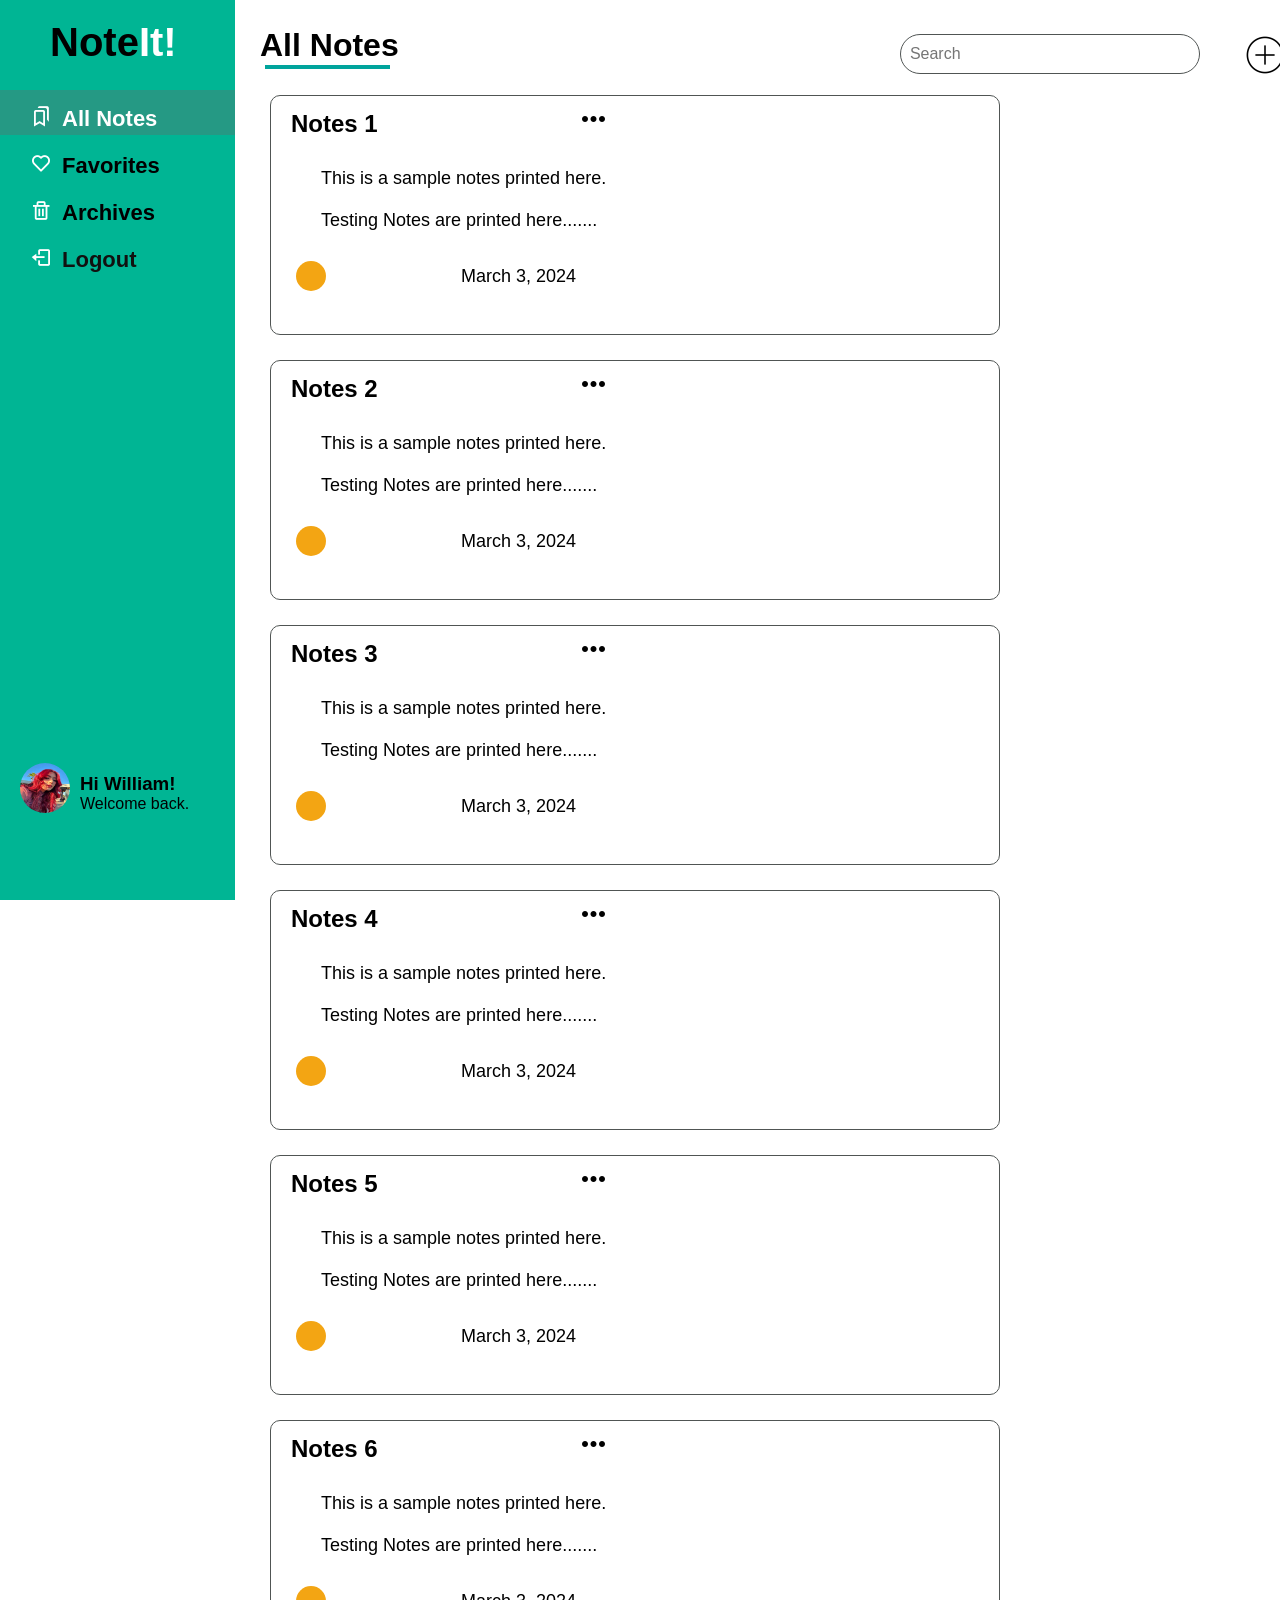
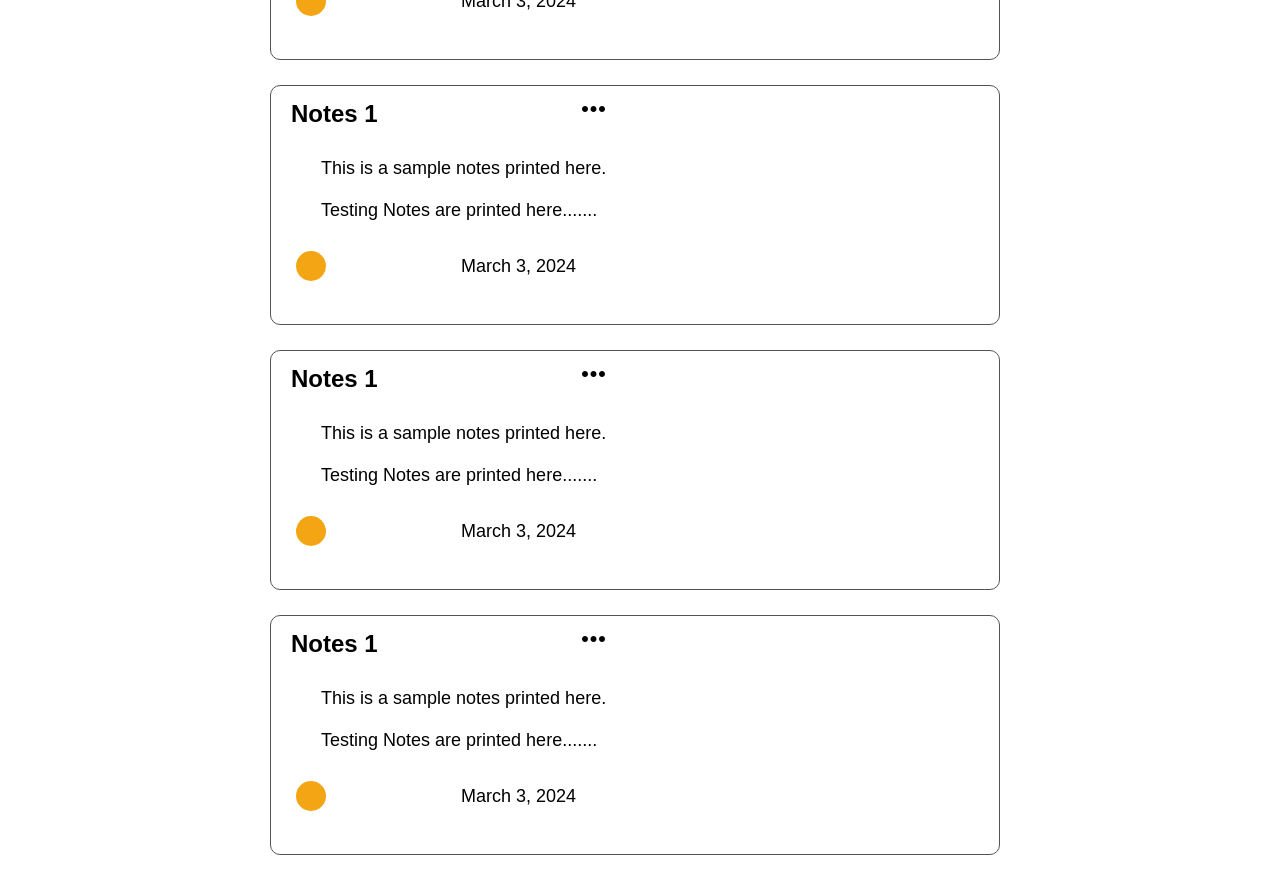
==== commit 49875b46: "sige lang" ====
--- a/notes.html
+++ b/notes.html
@@ -15,161 +15,169 @@
 </head>
 <body>
 
-    <header>
-        <h1>All Notes</h1>
-        <div class="line"></div>
-        <div class="search-input">
-          <input type="text" placeholder="  Search" />
-        </div>
-        <img src="img/icons8-plus-40.png" id="plus" />
-        <h2>Add Notes</h2>
-      </header>
+  <div class="wrapper">
+
+    <header class="header">
+      <h1>All Notes</h1>
+      <div class="line"></div>
+      <div class="search-input">
+        <input type="text" placeholder="  Search" />
+      </div>
+      <img src="img/icons8-plus-40.png" id="plus" />
+      <h2>Add Notes</h2>
+    </header>
+        
+
+  <div class="note">
+      <h2>Note<span>It!</span></h2>
+      <div class="bg"></div>
+      <ul>
+        <li><i class="bx bx-bookmarks"></i><span>All Notes</span></li>
+        <li><i class="bx bx-heart"></i>Favorites</li>
+        <li><i class="bx bx-trash"></i>Archives</li>
+        <li>
+          <a href="home.html"><i class="bx bx-log-out"></i>Logout</a>
+        </li>
+      </ul>
+      <div class="user">
+        <img src="img/profile.jpg" id="image2" />
+        <h3>Hi William!</h3>
+        <p>Welcome back.</p>
+      </div>
+    </div>
+
+  <div class="container">
+
+          <div class="note-container">
+
+          <div class="upper-container">
+                 <img src="img/icons8-ellipsis-25.png" id="el" />
+                  <h2>Notes 1</h2>
+                  <p>This is a sample notes printed here. <br> <br> Testing Notes are printed
+                      here.......</p>
+
+                  <div class="foot">    
+                  <div class="circle2"></div>
+                      <p> March 3, 2024</p>
+                  </div>
+
+                  </div>
+
+                  <div class="upper-container">
+                  <img src="img/icons8-ellipsis-25.png" id="el" />
+                  <h2>Notes 2</h2>
+                  <p>This is a sample notes printed here. <br> <br> Testing Notes are printed
+                  here.......</p>
+  
+                  <div class="foot">    
+                  <div class="circle2"></div>
+                  <p> March 3, 2024</p>
+                  </div>
+  
+                   </div>
+
+                  <div class="upper-container">
+                  <img src="img/icons8-ellipsis-25.png" id="el" />
+                  <h2>Notes 3</h2>
+                  <p>This is a sample notes printed here. <br> <br> Testing Notes are printed
+                  here.......</p>
+      
+                  <div class="foot">    
+                  <div class="circle2"></div>
+                  <p> March 3, 2024</p>
+                   </div>
+      
+                  </div>
+
+                  <div class="upper-container">
+                  <img src="img/icons8-ellipsis-25.png" id="el" />
+                  <h2>Notes 4</h2>
+                  <p>This is a sample notes printed here. <br> <br> Testing Notes are printed
+                  here.......</p>
           
+                  <div class="foot">    
+                  <div class="circle2"></div>
+                  <p> March 3, 2024</p>
+                  </div>
+          
+                  </div>
+            
+                  <div class="upper-container">
+                  <img src="img/icons8-ellipsis-25.png" id="el" />
+                  <h2>Notes 5</h2>
+                  <p>This is a sample notes printed here. <br> <br> Testing Notes are printed
+                  here.......</p>
+              
+                  <div class="foot">    
+                  <div class="circle2"></div>
+                  <p> March 3, 2024</p>
+                  </div>
+              
+                  </div>
 
-    <div class="note">
-        <h2>Note<span>It!</span></h2>
-        <div class="bg"></div>
-        <ul>
-          <li><i class="bx bx-bookmarks"></i><span>All Notes</span></li>
-          <li><i class="bx bx-heart"></i>Favorites</li>
-          <li><i class="bx bx-trash"></i>Archives</li>
-          <li>
-            <a href="home.html"><i class="bx bx-log-out"></i>Logout</a>
-          </li>
-        </ul>
-        <div class="user">
-          <img src="img/profile.jpg" id="image2" />
-          <h3>Hi William!</h3>
-          <p>Welcome back.</p>
-        </div>
-      </div>
+                  <div class="upper-container">
+                  <img src="img/icons8-ellipsis-25.png" id="el" />
+                  <h2>Notes 6</h2>
+                  <p>This is a sample notes printed here. <br> <br> Testing Notes are printed
+                  here.......</p>
+                  
+                  <div class="foot">    
+                  <div class="circle2"></div>
+                  <p> March 3, 2024</p>
+                  </div>
+                  
+                  </div>
 
-    <div class="container">
+            
+                  <div class="upper-container">
+                  <img src="img/icons8-ellipsis-25.png" id="el" />
+                  <h2>Notes 1</h2>
+                  <p>This is a sample notes printed here. <br> <br> Testing Notes are printed
+                  here.......</p>
+                      
+                  <div class="foot">    
+                  <div class="circle2"></div>
+                  <p> March 3, 2024</p>
+                  </div>
+                      
+                  </div>
+               
+                   <div class="upper-container">
+                  <img src="img/icons8-ellipsis-25.png" id="el" />
+                  <h2>Notes 1</h2>
+                  <p>This is a sample notes printed here. <br> <br> Testing Notes are printed
+                  here.......</p>
+                          
+                  <div class="foot">    
+                  <div class="circle2"></div>
+                  <p> March 3, 2024</p>
+                  </div>
+                          
+                  </div>
+                
+                 <div class="upper-container">
+                   <img src="img/icons8-ellipsis-25.png" id="el" />
+                  <h2>Notes 1</h2>
+                  <p>This is a sample notes printed here. <br> <br> Testing Notes are printed
+                  here.......</p>
+                              
+                  <div class="foot">    
+                  <div class="circle2"></div>
+                  <p> March 3, 2024</p>
+                  </div>
+                              
+   </div>
 
-            <div class="note-container">
+        
 
-            <div class="upper-container">
-                   <img src="img/icons8-ellipsis-25.png" id="el" />
-                    <h2>Notes 1</h2>
-                    <p>This is a sample notes printed here. <br> <br> Testing Notes are printed
-                        here.......</p>
+         </div>
+          </div>
 
-                    <div class="foot">    
-                    <div class="circle2"></div>
-                        <p> March 3, 2024</p>
-                    </div>
 
-                    </div>
 
-                    <div class="upper-container">
-                    <img src="img/icons8-ellipsis-25.png" id="el" />
-                    <h2>Notes 1</h2>
-                    <p>This is a sample notes printed here. <br> <br> Testing Notes are printed
-                    here.......</p>
-    
-                    <div class="foot">    
-                    <div class="circle2"></div>
-                    <p> March 3, 2024</p>
-                    </div>
-    
-                     </div>
+  </div>
 
-                    <div class="upper-container">
-                    <img src="img/icons8-ellipsis-25.png" id="el" />
-                    <h2>Notes 1</h2>
-                    <p>This is a sample notes printed here. <br> <br> Testing Notes are printed
-                    here.......</p>
-        
-                    <div class="foot">    
-                    <div class="circle2"></div>
-                    <p> March 3, 2024</p>
-                     </div>
-        
-                    </div>
-
-                    <div class="upper-container">
-                    <img src="img/icons8-ellipsis-25.png" id="el" />
-                    <h2>Notes 1</h2>
-                    <p>This is a sample notes printed here. <br> <br> Testing Notes are printed
-                    here.......</p>
-            
-                    <div class="foot">    
-                    <div class="circle2"></div>
-                    <p> March 3, 2024</p>
-                    </div>
-            
-                    </div>
-              
-                    <div class="upper-container">
-                    <img src="img/icons8-ellipsis-25.png" id="el" />
-                    <h2>Notes 1</h2>
-                    <p>This is a sample notes printed here. <br> <br> Testing Notes are printed
-                    here.......</p>
-                
-                    <div class="foot">    
-                    <div class="circle2"></div>
-                    <p> March 3, 2024</p>
-                    </div>
-                
-                    </div>
-
-                    <div class="upper-container">
-                    <img src="img/icons8-ellipsis-25.png" id="el" />
-                    <h2>Notes 1</h2>
-                    <p>This is a sample notes printed here. <br> <br> Testing Notes are printed
-                    here.......</p>
-                    
-                    <div class="foot">    
-                    <div class="circle2"></div>
-                    <p> March 3, 2024</p>
-                    </div>
-                    
-                    </div>
-
-              
-                    <div class="upper-container">
-                    <img src="img/icons8-ellipsis-25.png" id="el" />
-                    <h2>Notes 1</h2>
-                    <p>This is a sample notes printed here. <br> <br> Testing Notes are printed
-                    here.......</p>
-                        
-                    <div class="foot">    
-                    <div class="circle2"></div>
-                    <p> March 3, 2024</p>
-                    </div>
-                        
-                    </div>
-                 
-                     <div class="upper-container">
-                    <img src="img/icons8-ellipsis-25.png" id="el" />
-                    <h2>Notes 1</h2>
-                    <p>This is a sample notes printed here. <br> <br> Testing Notes are printed
-                    here.......</p>
-                            
-                    <div class="foot">    
-                    <div class="circle2"></div>
-                    <p> March 3, 2024</p>
-                    </div>
-                            
-                    </div>
-                  
-                   <div class="upper-container">
-                     <img src="img/icons8-ellipsis-25.png" id="el" />
-                    <h2>Notes 1</h2>
-                    <p>This is a sample notes printed here. <br> <br> Testing Notes are printed
-                    here.......</p>
-                                
-                    <div class="foot">    
-                    <div class="circle2"></div>
-                    <p> March 3, 2024</p>
-                    </div>
-                                
-     </div>
-
-          
-
-           </div>
-            </div>
+   
     
 </body>
 </html>
--- a/notes.css
+++ b/notes.css
@@ -1,26 +1,29 @@
-*{
-    margin: 0;
-    padding: 0;
-    box-sizing: border-box;
-    scroll-behavior: smooth;
-}
-
-:root{
-    --settings-color: #00b594;
-    --line-color: #00a49c;
-    --options-color: #259984;
-    --border-color: #505554;
-    --white-color: #ffff;
-    --circle-2: #f3a513;
-    --logout-color: #111110;
-}
-
-body{
-    font-family: Roboto, sans-serif;
-    padding: 0 235px 0 250px;
-    
-}
-
+* {
+  margin: 0;
+  padding: 0;
+  box-sizing: border-box;
+  scroll-behavior: smooth;
+}
+
+:root {
+  --settings-color: #00b594;
+  --line-color: #00a49c;
+  --options-color: #259984;
+  --border-color: #505554;
+  --white-color: #ffff;
+  --circle-2: #f3a513;
+  --logout-color: #111110;
+}
+
+body {
+  font-family: Roboto, sans-serif;
+  padding: 0 235px 0 250px;
+  overflow-x: hidden;
+}
+
+.wrapper{
+  width: 100%;
+}
 
 /* .container {
   width: 100%;
@@ -30,94 +33,93 @@
   background-color: black;
 } */
 
-
-.note-container{
+.note-container {
   width: 100%;
   position: relative;
   display: flex;
   flex-wrap: wrap;
   justify-content: flex-start;
   cursor: pointer;
-    
+  margin-top: -15px;
 }
 
 .note {
-    width: 235px;
-    background-color: var(--settings-color);
-    position: fixed;
-    left: 0;
-    top: 0;
-    bottom: 0;
-    z-index: 1;
-  }
-  
-  ul {
-    display: table;
-    list-style: none;
-    text-decoration: none;
-    font-weight: bolder;
-    font-size: 22px;
-    margin-bottom: 10px;
-  }
-  
-  ul li {
-    margin-top: 15px;
-    margin-left: 30px;
-    margin-right: 5px;
-    margin-bottom: 20px;
-  }
-  
-  a {
-    text-decoration: none;
-    color: var(--logout-color);
-  }
-  
-  .note h2 {
-    padding-top: 20px;
-    padding-left: 50px;
-    padding-bottom: 25px;
-    font-weight: 550px;
-    font-size: 250%;
-  }
-  
-  span {
-    color: var(--white-color);
-  }
-  
-  ul i {
-    margin-right: 10px;
-    color: var(--white-color);
-  }
-  
-  .user {
-    padding-left: 10px;
-    width: 100%;
-    height: 70px;
-    padding-top: 10px;
-    bottom: -550px;
-    position: relative;
-  }
-  
-  h3,
-  p {
-    margin-left: 70px;
-  }
-  
-  #image2 {
-    width: 50px;
-    height: 50px;
-    border-radius: 50%;
-    position: absolute;
-    margin-left: 10px;
-  }
-  
-  hr {
-    width: 100px;
-    text-align: left;
-    position: absolute;
-  }
-  
-  
+  width: 235px;
+  background-color: var(--settings-color);
+  position: fixed;
+  left: 0;
+  top: 0;
+  bottom: 0;
+  z-index: 1;
+}
+
+ul {
+  display: table;
+  list-style: none;
+  text-decoration: none;
+  font-weight: bolder;
+  font-size: 22px;
+  margin-bottom: 10px;
+}
+
+ul li {
+  margin-top: 15px;
+  margin-left: 30px;
+  margin-right: 5px;
+  margin-bottom: 20px;
+}
+
+a {
+  text-decoration: none;
+  color: var(--logout-color);
+}
+
+.note h2 {
+  padding-top: 20px;
+  padding-left: 50px;
+  padding-bottom: 25px;
+  font-weight: 550px;
+  font-size: 250%;
+}
+
+span {
+  color: var(--white-color);
+}
+
+ul i {
+  margin-right: 10px;
+  color: var(--white-color);
+}
+
+.user {
+  padding-left: 10px;
+  width: 100%;
+  height: 70px;
+  bottom: -550px;
+  position: relative;
+  margin-top: -80px;
+}
+
+h3,
+p {
+  margin-left: 70px;
+}
+
+#image2 {
+  width: 50px;
+  height: 50px;
+  border-radius: 50%;
+  position: absolute;
+  margin-left: 10px;
+  margin-top: -10px;
+}
+
+hr {
+  width: 100px;
+  text-align: left;
+  position: absolute;
+}
+
 .bg {
   width: 100%;
   position: absolute;
@@ -127,7 +129,7 @@
 }
 
 .line {
- background-color: var(--line-color);
+  background-color: var(--line-color);
   height: 4px;
   width: 125px;
   margin-top: 38px;
@@ -136,105 +138,271 @@
   position: fixed;
 }
 
-  header {
-    width: 90vw;
-    height: 60px;
-    display: flex;
-    justify-content: space-between;
-    padding-left: 260px;
-    padding-right: 100px;
-    padding-top: 27px;
-    position: relative;
-    margin-bottom: 50px;
-  }
-  
-  header h2 {
-    margin-top: 13px;
-    margin-right: 255px;
-  }
-  
-  header h1 {
-    margin-left: -250px;
-    position: fixed;
-    
-  }
-  
-  .search-input {
-    margin-bottom: 20px;
-    margin-right: 100px;
-    margin-left: -20px;
-   
-  }
-  
-  .search-input input {
-    height: 40px;
-    margin-top: 7px;
-    margin-left: 610px;
-    width: 300px;
-    border: 1px solid var(--border-color);
-    border-radius: 30px;
-    font-size: 16px;
-  }
-  
-  #plus {
-    position: absolute;
-    margin-left: 935px;
-    margin-top: 8px;
-  }
-
-  #el {
-    margin-left: 310px;
-    margin-top: 10px;
-  }
-
-
-  .upper-container {
-    /* width: 250px; */
-    flex-grow: 1;
-    background-color: var(--white-color);
-    height: 300px;
-    border-radius: 10px;
-    position: relative;
-    border: 1px solid var(--border-color);
-    margin-right: 45px;
-    margin-bottom: 25px;
-    margin-left: 20px;
-  }
-
-  .upper-container h2 {
-    margin-left: 20px;
-    margin-top: -15px;
-    margin-bottom: 15px;
-  }
-
-  .upper-container p{
+header {
+  width: 90vw;
+  height: 60px;
+  display: flex;
+  justify-content: space-between;
+  padding-left: 260px;
+  padding-right: 100px;
+  padding-top: 27px;
+  position: relative;
+  margin-bottom: 50px;
+}
+
+header h2 {
+  margin-top: 13px;
+  margin-right: 455px;
+}
+
+header h1 {
+  margin-left: -250px;
+  position: fixed;
+}
+
+.search-input {
+  margin-bottom: 20px;
+  margin-right: 100px;
+  margin-left: -20px;
+}
+
+.search-input input {
+  height: 40px;
+  margin-top: 7px;
+  margin-left: 410px;
+  width: 300px;
+  border: 1px solid var(--border-color);
+  border-radius: 30px;
+  font-size: 16px;
+}
+
+#plus {
+  position: absolute;
+  margin-left: 735px;
+  margin-top: 8px;
+}
+
+#el {
+  margin-left: 310px;
+  margin-top: 10px;
+}
+
+.upper-container {
+  /* width: 240px; */
+  flex-grow: 1;
+  background-color: var(--white-color);
+  height: 240px;
+  border-radius: 10px;
+  position: relative;
+  border: 1px solid var(--border-color);
+  margin-right: 45px;
+  margin-bottom: 25px;
+  margin-left: 20px;
+}
+
+.upper-container h2 {
+  margin-left: 20px;
+  margin-top: -25px;
+  margin-bottom: 15px;
+}
+
+.upper-container p {
   margin-left: 50px;
   margin-right: 10px;
   margin-top: 30px;
   font-size: 18px;
+}
+
+.foot p {
+  margin-left: 190px;
+  margin-top: -25px;
+}
+
+.circle2 {
+  display: block;
+  border-radius: 50%;
+  width: 30px;
+  height: 30px;
+  margin-top: 30px;
+  margin-left: 25px;
+  background-color: var(--circle-2);
+}
+
+
+
+
+@media only screen and (max-width: 500px) {
+  .wrapper {
+    width: 100%;
+    height: 100vh;
+  }
+
+  .main-container {
+    flex-direction: column;
+  }
+
+  body {
+    padding: 20px;
+  }
+
+
+.search-input input {
+  height: 25px;
+  margin-top: -15px;
+  margin-left: 65px;
+  width: 120px;
+  border: 1px solid var(--border-color);
+  border-radius: 30px;
+  font-size: 10px;
+  position: fixed;
+}
+
   
-  }
-
-  .foot p{
-    margin-left: 210px;
-    margin-top: -35px;
-    
-  }
+header h1 {
+  margin-left: -105px;
+  margin-top: -20px;
+  font-size: 22px;
+  position: fixed;
+}
+
+ .header{
+  position: sticky;  
+  top: 0;
+}
+
+
+.line {
+  height: 3.5px;
+  width: 95px;
+  margin-top: 10px;
+  margin-left: -95px;
+  margin-bottom: 20px;
   
-
-.circle2{
-    display: block;
-    border-radius: 50%;
-    width: 30px;
-    height: 30px;
-   margin-top: 90px;
-   margin-left: 25px;
-   background-color: var(--circle-2);
-   
-}
-
-.plus i{
-    font-size: 22px;
-    margin-top: -37px;
-    margin-left: 2530px;
-}
+}
+
+  
+ul {
+  text-decoration: none;
+  font-weight: bolder;
+  font-size: 16px;
+  margin-bottom: 5px;
+}
+
+ul li {
+  margin-top: 15px;
+  margin-left: 30px;
+  margin-right: 5px;
+  margin-bottom: 10px;
+}
+
+
+.note {
+  width: 155px;
+  background-color: var(--settings-color);
+  position: fixed;
+  left: 0;
+  top: 0;
+  bottom: 0;
+  z-index: 1;
+}
+
+.user h3{
+  margin-top: -170px;
+  font-size: 15px;
+  margin-left: 55px;
+}
+
+.user p{
+  font-size: 12px;
+  margin-right: 5px;
+  margin-left: 55px;
+}
+
+.note h2 {
+  padding-top: 20px;
+  padding-left: 25px;
+  padding-bottom: 25px;
+  font-weight: 550px;
+  font-size: 220%;
+}
+
+
+#image2 {
+  width: 40px;
+  height: 40px;
+  border-radius: 50%;
+  position: absolute;
+  margin-left: 10px;
+  margin-top: -10px;
+}
+
+
+
+#plus {
+  position: absolute;
+  margin-left: 90px;
+  margin-top: 25px;
+  width: 25px;
+  position: fixed;
+  
+}
+
+
+header h2 {
+  margin-top: 25px;
+  font-size: 15px;
+  margin-left: 125px;
+  position: fixed;
+}
+
+
+.upper-container {
+  width: 270px;
+  flex-grow: 1;
+  height: 230px;
+  margin-bottom: 25px;
+  margin-left: 170px;
+}
+
+
+.upper-container h2 {
+  margin-left: 20px;
+  margin-top: -25px;
+  font-size: 20px;
+  margin-bottom: 15px;
+}
+
+
+.upper-container p {
+  margin-left: 40px;
+  margin-right: 10px;
+  margin-top: 30px;
+  font-size: 15px;
+}
+
+
+.circle2 {
+  width: 25px;
+  height: 25px;
+  margin-top: 30px;
+  margin-left: 25px;
+}
+
+
+.foot p {
+  margin-left: 135px;
+  margin-top: -20px;
+}
+
+
+#el {
+  margin-left: 225px;
+  margin-top: 10px;
+  margin-right: 10px;
+}
+
+
+
+
+
+}
